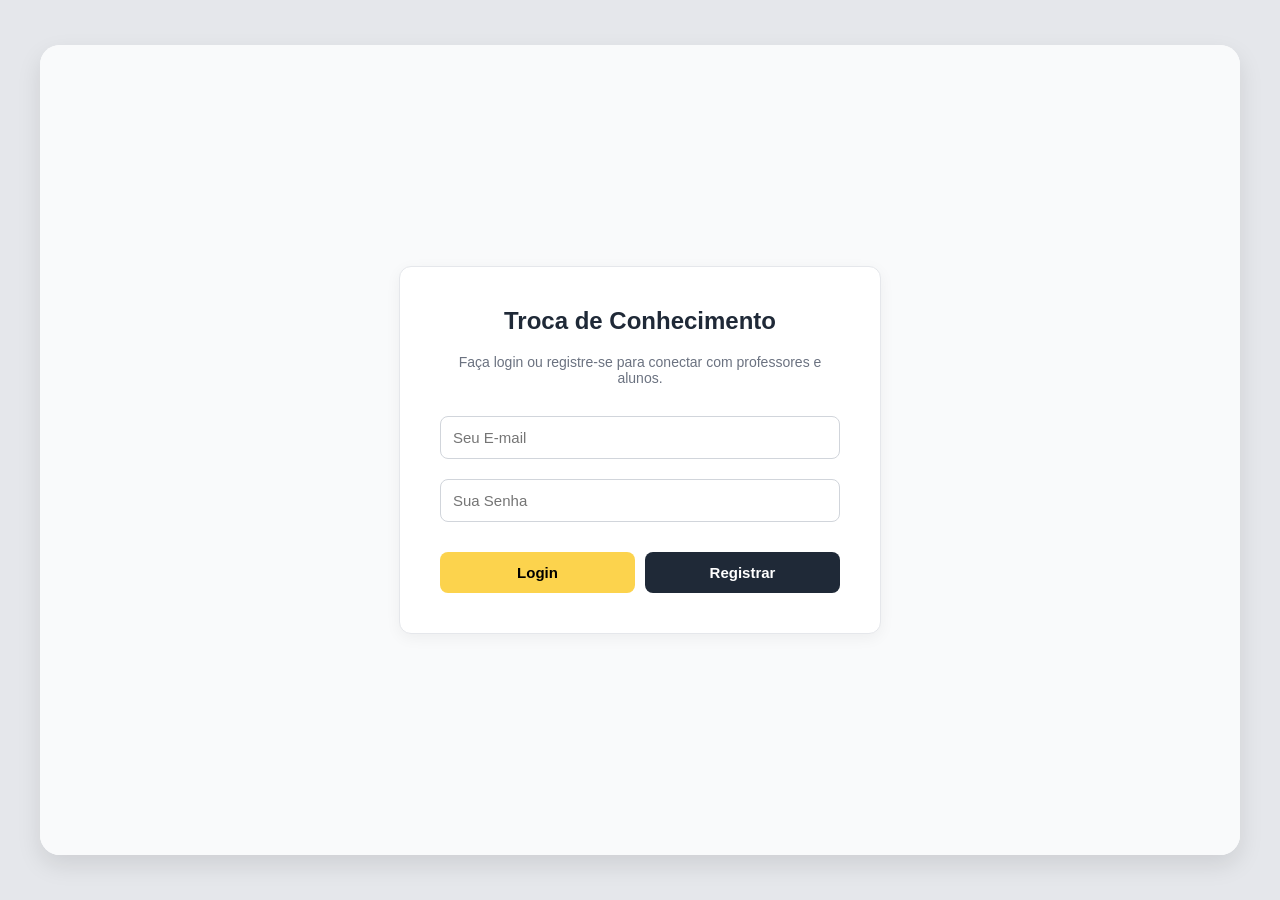
==== index.html @ 67e3ab54 "arquivos" ====
<!DOCTYPE html>
<html lang="pt-BR">
<head>
    <meta charset="UTF-8">
    <meta name="viewport" content="width=device-width, initial-scale=1.0">
    <title>Troca de Conhecimento</title>
    <link rel="stylesheet" href="style.css">
</head>
<body>
    <div class="app-container">
        <div class="auth-screen" id="authScreen">
            <div class="auth-card">
                <h2>Troca de Conhecimento</h2>
                <p>Faça login ou registre-se para conectar com professores e alunos.</p>
                <input type="email" placeholder="Seu E-mail" id="emailInput">
                <input type="password" placeholder="Sua Senha" id="passwordInput">
                <div class="auth-buttons">
                    <button class="btn btn-login" onclick="login()">Login</button>
                    <button class="btn btn-register" onclick="register()">Registrar</button>
                </div>
            </div>
        </div>

        <div class="dashboard" id="dashboardScreen">
            <header>
                <div class="logo">
                    MEAJUDE! 
                    <div class="avatar">🚀</div>
                </div>
                <div class="search-bar">
                    <input type="text" placeholder="Pesquise uma habilidade ou um professor...">
                </div>
                <div class="header-icons">
                    <span>💬</span>
                    <span>✕</span>
                </div>
            </header>

            <div class="main-layout">
                <div class="sidebar-left">
                    <h3>Categorias</h3>
                    <div class="menu-item"><a class="ioio" href="">🌐 Cultura & Idiomas</a></div>
                    <div class="menu-item">💻 Habilidades Técnicas</div>
                    <div class="menu-item">🎵 Arte & Música</div>
                </div>

                <div class="feed">
                    <div class="card card-yellow">
                        <img src="https://ui-avatars.com/api/?name=Ana&background=random" class="card-img" alt="Foto Ana">
                        <div class="card-info">
                            <h4>Ana</h4>
                            <p>Ensino <strong>Violão</strong></p>
                            <p>Procuro <strong>Inglês</strong></p>
                        </div>
                        <div class="card-icon">🎸</div>
                    </div>

                    <div class="card card-white">
                        <img src="https://ui-avatars.com/api/?name=Carlos&background=random" class="card-img" alt="Foto Carlos">
                        <div class="card-info">
                            <h4>Carlos</h4>
                            <p>Ensino <strong>Programação Python</strong></p>
                            <p>Procuro <strong>Fotografia</strong></p>
                        </div>
                        <div class="card-icon">💻</div>
                    </div>

                    <div class="card card-green">
                        <img src="https://ui-avatars.com/api/?name=Maria&background=random" class="card-img" alt="Foto Maria">
                        <div class="card-info">
                            <h4>Maria</h4>
                            <p>Ensino <strong>Culinária Vegana</strong></p>
                            <p>Procuro <strong>Matemática</strong></p>
                            <button class="btn-contact">Contactar</button>
                        </div>
                        <div class="card-icon">🥗</div>
                    </div>
                </div>

                <div class="sidebar-right">
                    <div class="legend-box">
                        <hr style="border: 0; border-top: 1px solid #f3f4f6; margin: 15px 0;">
                        <div class="legend-item"><div class="color-box bg-yellow"></div> Destaque</div>
                        <div class="legend-item"><div class="color-box bg-white"></div> Offline</div>
                        <div class="legend-item"><div class="color-box bg-green"></div> Online</div>
                        <hr style="border: 0; border-top: 1px solid #f3f4f6; margin: 15px 0;">
                    </div>

                    <div class="bottom-actions">
                        <div class="action-item">
                            <span class="action-icon">📁</span>
                            ARQUIVO<br>
                        </div>
                        <div class="action-item">
                            <span class="action-icon">📌</span>
                            ANÚNCIOS<br>FIXOS
                        </div>
                        <div class="action-item">
                            <span class="action-icon">⭐</span>
                            <br>FAVORITOS
                        </div>
                    </div>
                </div>
            </div>
        </div>
    </div>
    <script src="script.js"></script>
</body>
</html>
---- style.css ----
/* CSS resets and variables */
:root {
    --primary-yellow: #fcd34d;
    --primary-green: #dcfce7;
    --text-dark: #1f2937;
    --bg-gray: #f3f4f6;
    --border-radius: 12px;
}
body { 
    margin: 0; 
    font-family: 'Segoe UI', Tahoma, Geneva, Verdana, sans-serif; 
    background-color: #e5e7eb; 
    display: flex; 
    justify-content: center; 
    align-items: center; 
    min-height: 100vh; 
}

/* App Container */
.app-container { 
    width: 100%; 
    max-width: 1200px; 
    height: 90vh; 
    background: white; 
    border-radius: 20px; 
    box-shadow: 0 10px 25px rgba(0,0,0,0.1); 
    overflow: hidden; 
    display: flex; 
    flex-direction: column; 
    position: relative; 
}

/* Auth Screen (Login/Register) */
.auth-screen { 
    position: absolute; 
    inset: 0; 
    background: #f9fafb; 
    z-index: 100; 
    display: flex; 
    justify-content: center; 
    align-items: center; 
    flex-direction: column; 
}
.auth-card { 
    background: white; 
    padding: 40px; 
    border-radius: var(--border-radius); 
    box-shadow: 0 4px 15px rgba(0,0,0,0.05); 
    border: 1px solid #e5e7eb; 
    width: 100%; 
    max-width: 400px; 
    text-align: center; 
}
.auth-card h2 { margin-top: 0; color: var(--text-dark); }
.auth-card p { color: #6b7280; font-size: 14px; margin-bottom: 20px; }
.auth-card input { 
    width: 100%; 
    padding: 12px; 
    margin: 10px 0; 
    border: 1px solid #d1d5db; 
    border-radius: 8px; 
    box-sizing: border-box; 
    font-size: 15px;
}
.auth-card input:focus {
    outline: none;
    border-color: var(--primary-yellow);
    box-shadow: 0 0 0 2px rgba(252, 211, 77, 0.3);
}
.auth-buttons { 
    display: flex; 
    gap: 10px; 
    margin-top: 20px; 
}
.btn { 
    flex: 1; 
    padding: 12px; 
    border: none; 
    border-radius: 8px; 
    cursor: pointer; 
    font-weight: bold; 
    font-size: 15px;
    transition: all 0.2s; 
}
.btn-login { background-color: var(--primary-yellow); color: #000; }
.btn-login:hover { background-color: #fbbf24; }
.btn-register { background-color: var(--text-dark); color: white; }
.btn-register:hover { background-color: #374151; }

/* Main Dashboard */
.dashboard { 
    display: none; 
    flex-direction: column; 
    height: 100%; 
}

/* Header */
header { 
    display: flex; 
    justify-content: space-between; 
    align-items: center; 
    padding: 20px 40px; 
    border-bottom: 1px solid #f3f4f6; 
}
.logo { 
    font-weight: 800; 
    font-size: 24px; 
    letter-spacing: 1px; 
    display: flex; 
    align-items: center; 
    gap: 15px; 
}
.avatar { 
    width: 40px; 
    height: 40px; 
    border-radius: 50%; 
    background: var(--primary-yellow); 
    display: flex; 
    justify-content: center; 
    align-items: center; 
    font-size: 20px; 
}
.search-bar { 
    flex: 1; 
    max-width: 500px; 
    margin: 0 40px; 
    position: relative; 
}
.search-bar input { 
    width: 100%; 
    padding: 12px 20px 12px 40px; 
    border-radius: 30px; 
    border: 1px solid #e5e7eb; 
    background: #f9fafb; 
    font-size: 14px; 
    box-sizing: border-box; 
}
.search-bar input:focus {
    outline: none;
    border-color: #d1d5db;
    background: #ffffff;
}
.search-bar::before { 
    content: '🔍'; 
    position: absolute; 
    left: 15px; 
    top: 50%; 
    transform: translateY(-50%); 
    font-size: 16px; 
    color: #9ca3af;
}
.header-icons { 
    display: flex; 
    gap: 20px; 
    font-size: 24px; 
    cursor: pointer; 
}

/* Main Content Grid */
.main-layout { 
    display: flex; 
    flex: 1; 
    overflow: hidden; 
    padding: 30px 40px; 
    gap: 40px; 
}

/* Left Sidebar */
.sidebar-left { 
    width: 250px; 
    background: white; 
    border-right: 1px solid #f3f4f6;
    padding-right: 20px;
}
.sidebar-left h3 { 
    margin-top: 0; 
    font-size: 18px; 
    color: #111827; 
    text-transform: uppercase; 
    letter-spacing: 1px; 
    margin-bottom: 20px;
}
.menu-item { 
    display: flex; 
    align-items: center; 
    gap: 15px; 
    padding: 12px 0; 
    color: #4b5563; 
    cursor: pointer; 
    transition: color 0.2s; 
    font-size: 15px;
}
.menu-item:hover { color: #000; font-weight: 600; }

/* Feed / Cards */
.feed { 
    flex: 1; 
    overflow-y: auto; 
    display: flex; 
    flex-direction: column; 
    gap: 20px; 
    padding-right: 15px; 
}
.feed::-webkit-scrollbar { width: 6px; }
.feed::-webkit-scrollbar-thumb { background: #d1d5db; border-radius: 4px; }

.card { 
    display: flex; 
    align-items: center; 
    padding: 20px; 
    border-radius: var(--border-radius); 
    box-shadow: 0 4px 6px rgba(0,0,0,0.02); 
    gap: 20px; 
}
.card-yellow { background-color: var(--primary-yellow); }
.card-white { background-color: #ffffff; border: 1px solid #e5e7eb; box-shadow: 0 4px 10px rgba(0,0,0,0.05); }
.card-green { background-color: #f0fdf4; border: 2px solid #bbf7d0; box-shadow: 0 4px 10px rgba(0,0,0,0.05); }

.card-img { 
    width: 80px; 
    height: 80px; 
    border-radius: 12px; 
    object-fit: cover; 
    background-color: #f3f4f6; 
    border: 2px solid rgba(0,0,0,0.05);
}
.card-info { flex: 1; }
.card-info h4 { margin: 0 0 8px 0; font-size: 18px; color: #111827; }
.card-info p { margin: 4px 0; font-size: 15px; color: #374151; }
.card-info strong { color: #000; font-weight: 700; }

.btn-contact { 
    padding: 8px 20px; 
    border-radius: 20px; 
    border: 1px solid #22c55e; 
    background: #dcfce7; 
    color: #15803d; 
    font-weight: bold; 
    cursor: pointer; 
    margin-top: 10px; 
    transition: all 0.2s;
}
.btn-contact:hover { background: #bbf7d0; }

.card-icon { font-size: 45px; opacity: 0.9; margin-right: 15px; }

/* Right Sidebar */
.sidebar-right { 
    width: 220px; 
    display: flex; 
    flex-direction: column; 
    justify-content: space-between; 
}
.legend-box { 
    border: 1px solid #e5e7eb; 
    border-radius: var(--border-radius); 
    padding: 20px; 
    background: white; 
    box-shadow: 0 2px 10px rgba(0,0,0,0.03);
}
.legend-title { text-align: center; margin-bottom: 15px; }
.legend-title h4 { margin: 5px 0; font-size: 14px; }

.legend-item { 
    display: flex; 
    align-items: center; 
    gap: 12px; 
    margin-bottom: 12px; 
    font-size: 14px; 
    color: #4b5563;
}
.color-box { 
    width: 18px; 
    height: 18px; 
    border-radius: 4px; 
    border: 1px solid rgba(0,0,0,0.1); 
}
.bg-yellow { background: var(--primary-yellow); }
.bg-white { background: #ffffff; }
.bg-green { background: #bbf7d0; }

.bottom-actions { 
    display: flex; 
    gap: 20px; 
    justify-content: center; 
    font-size: 11px; 
    font-weight: bold; 
    text-align: center; 
    margin-bottom: 20px; 
    color: #4b5563;
}
.action-item { 
    display: flex; 
    flex-direction: column; 
    align-items: center; 
    gap: 8px; 
    cursor: pointer; 
    transition: color 0.2s;
}
.action-item:hover { color: #000; }
.action-icon { font-size: 24px; }

/* Utility classes */
.hidden { display: none !important; }
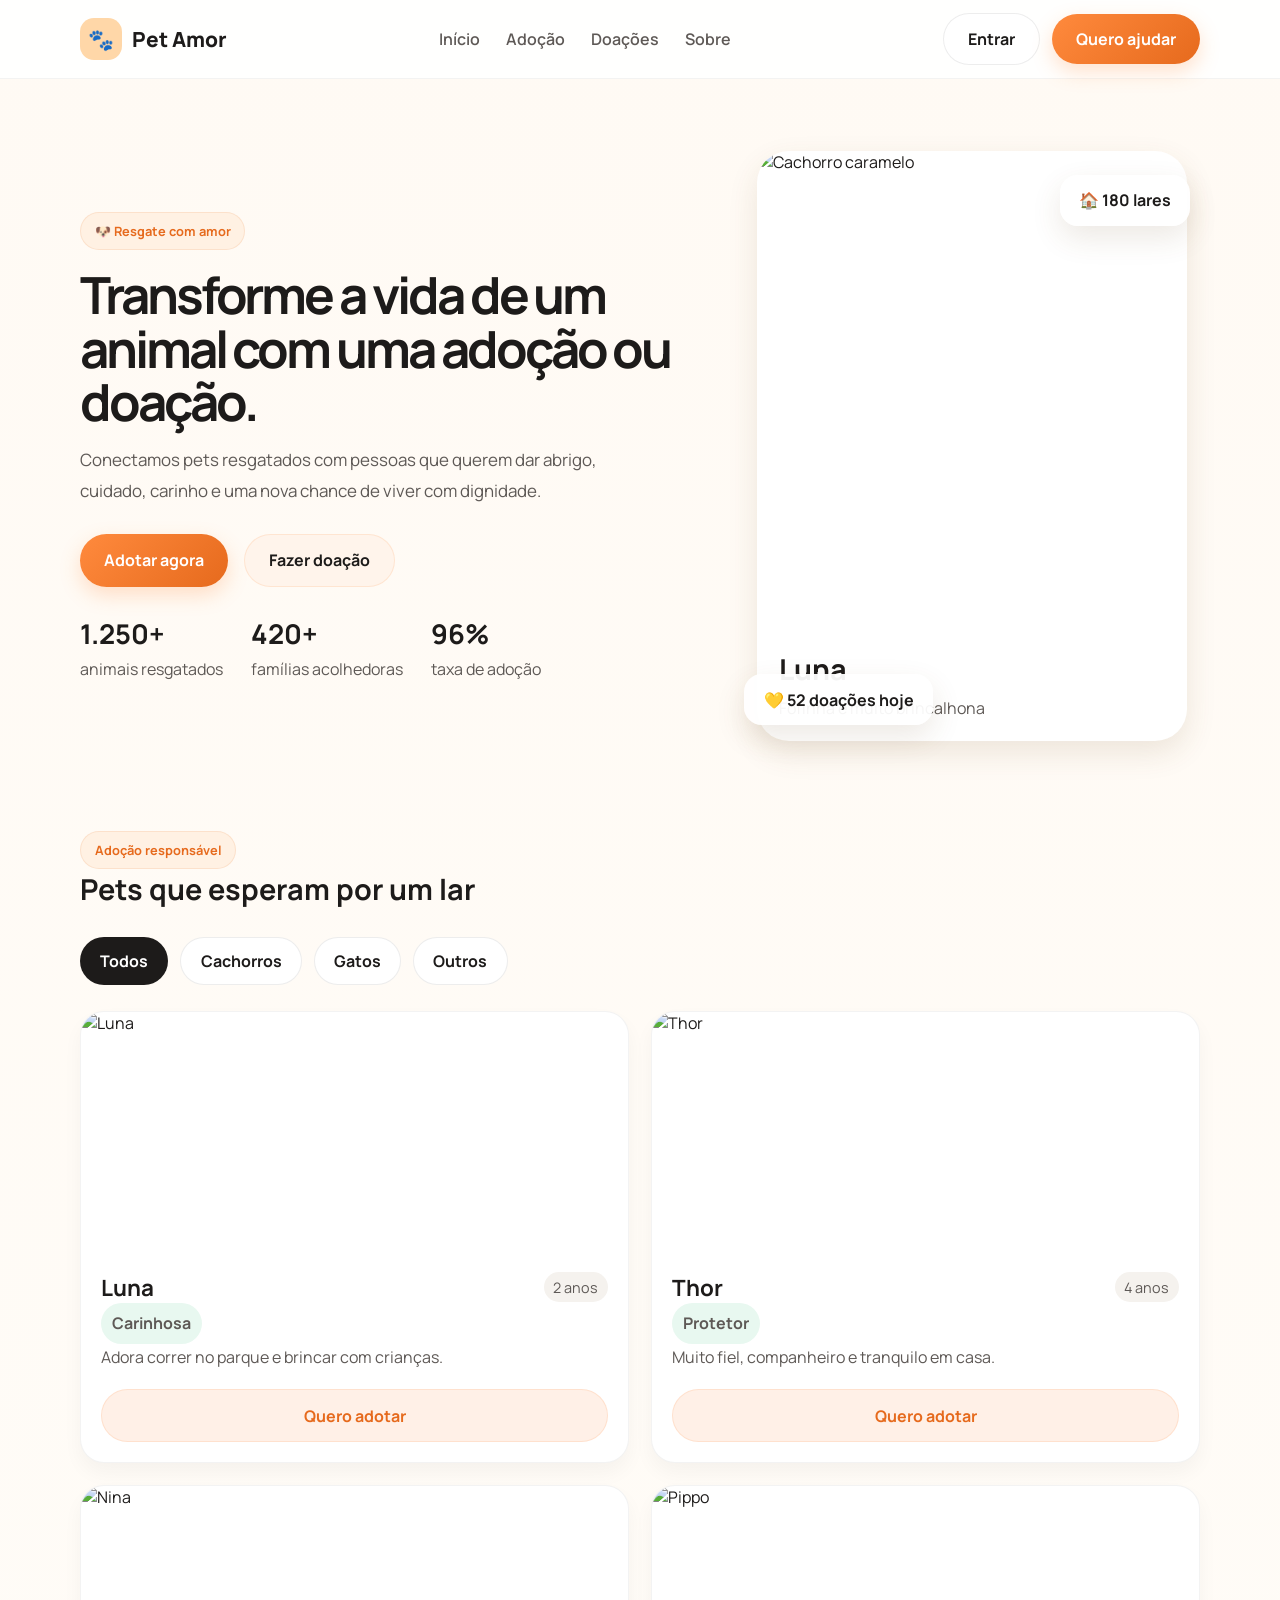
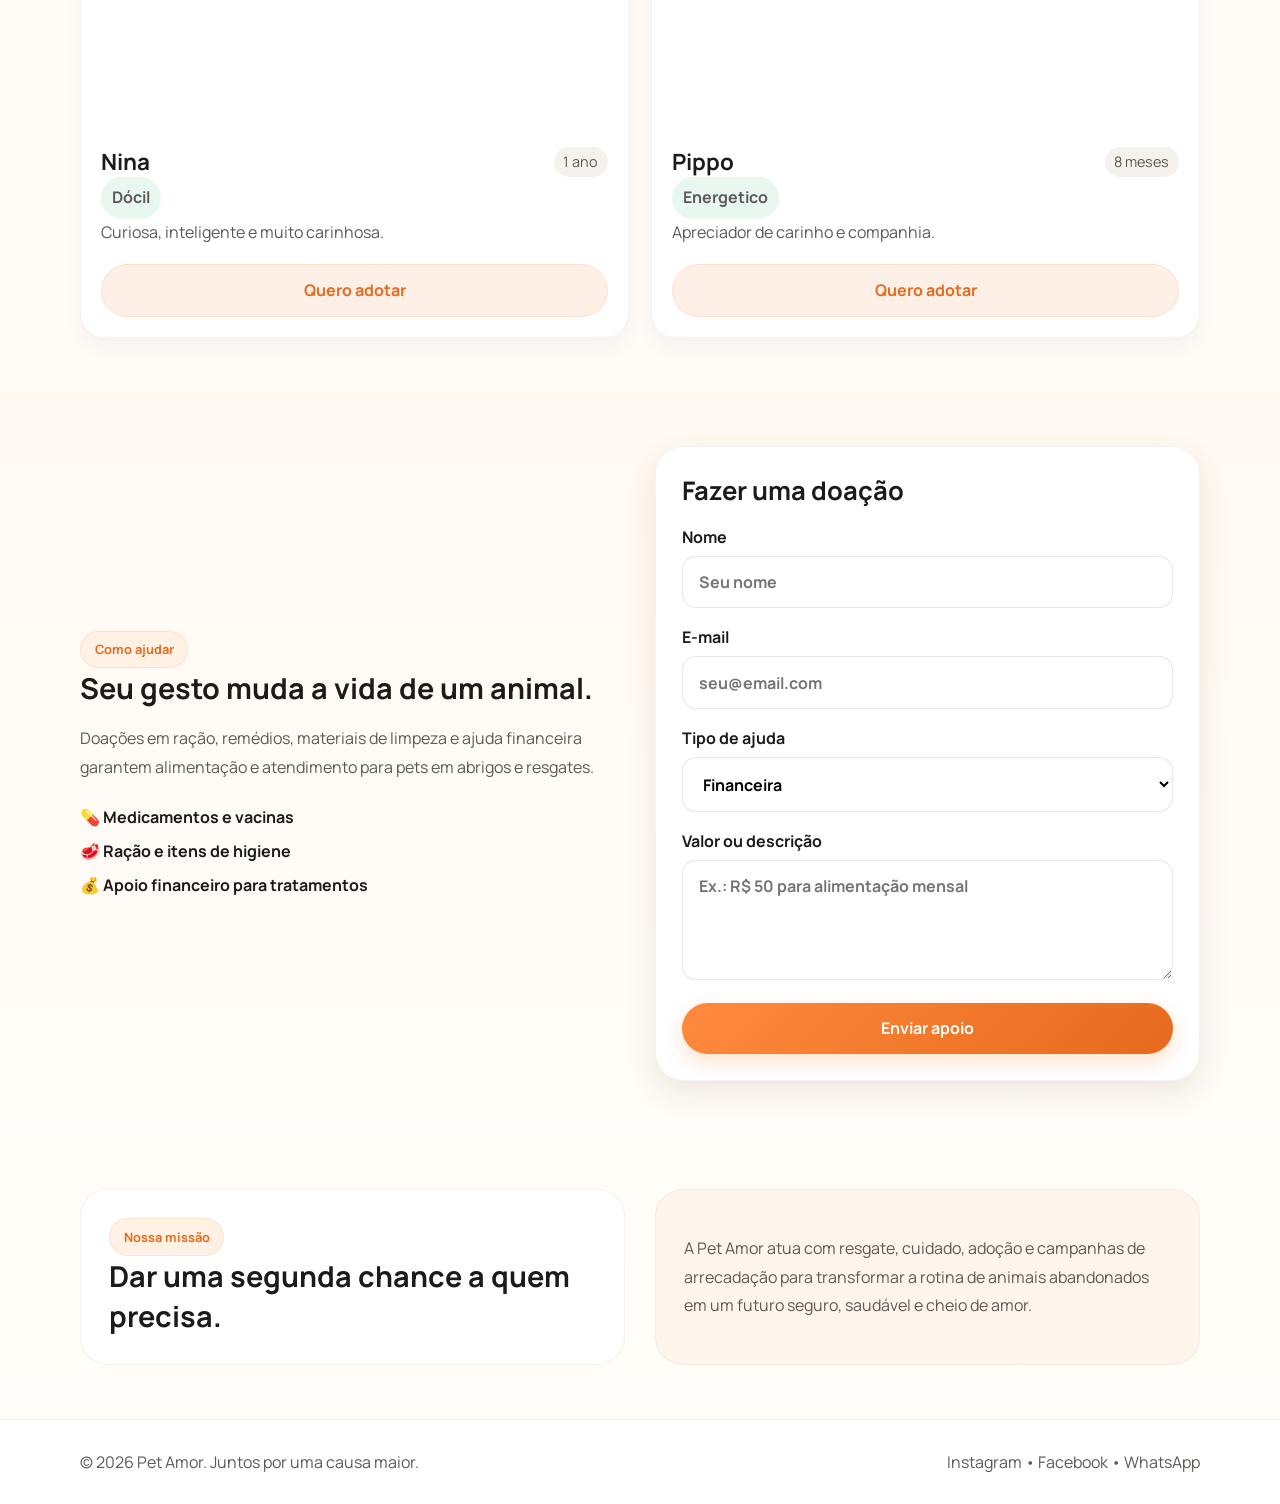
==== commit 14e4605e: "mudou" ====
--- a/index.html
+++ b/index.html
@@ -1,109 +1,183 @@
 <!DOCTYPE html>
 <html lang="pt-BR">
-<head>
-    <meta charset="UTF-8">
-    <meta name="viewport" content="width=device-width, initial-scale=1.0">
-    <title>Troca de Conhecimento</title>
-    <link rel="stylesheet" href="style.css">
-</head>
-<body>
-    <div class="app-container">
-        <div class="auth-screen" id="authScreen">
-            <div class="auth-card">
-                <h2>Troca de Conhecimento</h2>
-                <p>Faça login ou registre-se para conectar com professores e alunos.</p>
-                <input type="email" placeholder="Seu E-mail" id="emailInput">
-                <input type="password" placeholder="Sua Senha" id="passwordInput">
-                <div class="auth-buttons">
-                    <button class="btn btn-login" onclick="login()">Login</button>
-                    <button class="btn btn-register" onclick="register()">Registrar</button>
-                </div>
-            </div>
+  <head>
+    <meta charset="UTF-8" />
+    <meta name="viewport" content="width=device-width, initial-scale=1.0" />
+    <title>Pet Amor | Doação e Adoção</title>
+    <meta
+      name="description"
+      content="Plataforma para adoção, doação e ajuda a animais em situação de vulnerabilidade."
+    />
+    <link rel="preconnect" href="https://fonts.googleapis.com" />
+    <link rel="preconnect" href="https://fonts.gstatic.com" crossorigin />
+    <link
+      href="https://fonts.googleapis.com/css2?family=Manrope:wght@400;500;600;700;800&display=swap"
+      rel="stylesheet"
+    />
+    <link rel="stylesheet" href="style.css" />
+  </head>
+  <body>
+    <header class="topbar">
+      <div class="container nav-wrapper">
+        <div class="brand">
+          <span class="brand-mark">🐾</span>
+          <span>Pet Amor</span>
         </div>
 
-        <div class="dashboard" id="dashboardScreen">
-            <header>
-                <div class="logo">
-                    MEAJUDE! 
-                    <div class="avatar">🚀</div>
-                </div>
-                <div class="search-bar">
-                    <input type="text" placeholder="Pesquise uma habilidade ou um professor...">
-                </div>
-                <div class="header-icons">
-                    <span>💬</span>
-                    <span>✕</span>
-                </div>
-            </header>
+        <nav class="nav">
+          <a href="#inicio">Início</a>
+          <a href="#adocao">Adoção</a>
+          <a href="#doacoes">Doações</a>
+          <a href="#sobre">Sobre</a>
+        </nav>
 
-            <div class="main-layout">
-                <div class="sidebar-left">
-                    <h3>Categorias</h3>
-                    <div class="menu-item"><a class="ioio" href="">🌐 Cultura & Idiomas</a></div>
-                    <div class="menu-item">💻 Habilidades Técnicas</div>
-                    <div class="menu-item">🎵 Arte & Música</div>
-                </div>
+        <div class="nav-actions">
+          <button class="btn btn-light">Entrar</button>
+          <button class="btn btn-primary">Quero ajudar</button>
+        </div>
+      </div>
+    </header>
 
-                <div class="feed">
-                    <div class="card card-yellow">
-                        <img src="https://ui-avatars.com/api/?name=Ana&background=random" class="card-img" alt="Foto Ana">
-                        <div class="card-info">
-                            <h4>Ana</h4>
-                            <p>Ensino <strong>Violão</strong></p>
-                            <p>Procuro <strong>Inglês</strong></p>
-                        </div>
-                        <div class="card-icon">🎸</div>
-                    </div>
+    <main>
+      <section class="hero" id="inicio">
+        <div class="container hero-grid">
+          <div class="hero-copy">
+            <span class="badge">🐶 Resgate com amor</span>
+            <h1>Transforme a vida de um animal com uma adoção ou doação.</h1>
+            <p>
+              Conectamos pets resgatados com pessoas que querem dar abrigo, cuidado,
+              carinho e uma nova chance de viver com dignidade.
+            </p>
 
-                    <div class="card card-white">
-                        <img src="https://ui-avatars.com/api/?name=Carlos&background=random" class="card-img" alt="Foto Carlos">
-                        <div class="card-info">
-                            <h4>Carlos</h4>
-                            <p>Ensino <strong>Programação Python</strong></p>
-                            <p>Procuro <strong>Fotografia</strong></p>
-                        </div>
-                        <div class="card-icon">💻</div>
-                    </div>
+            <div class="hero-actions">
+              <button class="btn btn-primary">Adotar agora</button>
+              <button class="btn btn-secondary">Fazer doação</button>
+            </div>
 
-                    <div class="card card-green">
-                        <img src="https://ui-avatars.com/api/?name=Maria&background=random" class="card-img" alt="Foto Maria">
-                        <div class="card-info">
-                            <h4>Maria</h4>
-                            <p>Ensino <strong>Culinária Vegana</strong></p>
-                            <p>Procuro <strong>Matemática</strong></p>
-                            <button class="btn-contact">Contactar</button>
-                        </div>
-                        <div class="card-icon">🥗</div>
-                    </div>
-                </div>
+            <div class="stats">
+              <div>
+                <strong>1.250+</strong>
+                <span>animais resgatados</span>
+              </div>
+              <div>
+                <strong>420+</strong>
+                <span>famílias acolhedoras</span>
+              </div>
+              <div>
+                <strong>96%</strong>
+                <span>taxa de adoção</span>
+              </div>
+            </div>
+          </div>
 
-                <div class="sidebar-right">
-                    <div class="legend-box">
-                        <hr style="border: 0; border-top: 1px solid #f3f4f6; margin: 15px 0;">
-                        <div class="legend-item"><div class="color-box bg-yellow"></div> Destaque</div>
-                        <div class="legend-item"><div class="color-box bg-white"></div> Offline</div>
-                        <div class="legend-item"><div class="color-box bg-green"></div> Online</div>
-                        <hr style="border: 0; border-top: 1px solid #f3f4f6; margin: 15px 0;">
-                    </div>
+          <div class="hero-visual" aria-label="Pets para adoção">
+            <div class="pet-card main-pet">
+              <img
+                src="https://images.unsplash.com/photo-1517849845537-4d257902454a?auto=format&fit=crop&w=900&q=80"
+                alt="Cachorro caramelo"
+              />
+              <div class="pet-card-info">
+                <h3>Luna</h3>
+                <p>Fofinha e muito brincalhona</p>
+              </div>
+            </div>
+            <div class="mini-card mini-top">
+              <span>🏠 180 lares</span>
+            </div>
+            <div class="mini-card mini-bottom">
+              <span>💛 52 doações hoje</span>
+            </div>
+          </div>
+        </div>
+      </section>
 
-                    <div class="bottom-actions">
-                        <div class="action-item">
-                            <span class="action-icon">📁</span>
-                            ARQUIVO<br>
-                        </div>
-                        <div class="action-item">
-                            <span class="action-icon">📌</span>
-                            ANÚNCIOS<br>FIXOS
-                        </div>
-                        <div class="action-item">
-                            <span class="action-icon">⭐</span>
-                            <br>FAVORITOS
-                        </div>
-                    </div>
-                </div>
-            </div>
+      <section class="section" id="adocao">
+        <div class="container">
+          <div class="section-heading">
+            <span class="eyebrow">Adoção responsável</span>
+            <h2>Pets que esperam por um lar</h2>
+          </div>
+
+          <div class="filter-bar">
+            <button class="filter-btn active" data-filter="all">Todos</button>
+            <button class="filter-btn" data-filter="cachorro">Cachorros</button>
+            <button class="filter-btn" data-filter="gato">Gatos</button>
+            <button class="filter-btn" data-filter="outros">Outros</button>
+          </div>
+
+          <div class="pet-grid" id="petGrid"></div>
         </div>
-    </div>
+      </section>
+
+      <section class="section support" id="doacoes">
+        <div class="container support-grid">
+          <div class="support-copy">
+            <span class="eyebrow">Como ajudar</span>
+            <h2>Seu gesto muda a vida de um animal.</h2>
+            <p>
+              Doações em ração, remédios, materiais de limpeza e ajuda financeira
+              garantem alimentação e atendimento para pets em abrigos e resgates.
+            </p>
+            <ul>
+              <li>💊 Medicamentos e vacinas</li>
+              <li>🥩 Ração e itens de higiene</li>
+              <li>💰 Apoio financeiro para tratamentos</li>
+            </ul>
+          </div>
+
+          <form class="donation-form" id="donationForm">
+            <h3>Fazer uma doação</h3>
+            <label>
+              Nome
+              <input type="text" id="name" placeholder="Seu nome" required />
+            </label>
+            <label>
+              E-mail
+              <input type="email" id="email" placeholder="seu@email.com" required />
+            </label>
+            <label>
+              Tipo de ajuda
+              <select id="type">
+                <option value="financeira">Financeira</option>
+                <option value="racao">Ração</option>
+                <option value="medicamentos">Medicamentos</option>
+                <option value="voluntariado">Voluntariado</option>
+              </select>
+            </label>
+            <label>
+              Valor ou descrição
+              <textarea id="message" rows="4" placeholder="Ex.: R$ 50 para alimentação mensal"></textarea>
+            </label>
+            <button type="submit" class="btn btn-primary full">Enviar apoio</button>
+          </form>
+        </div>
+      </section>
+
+      <section class="section about" id="sobre">
+        <div class="container about-grid">
+          <div class="about-card">
+            <span class="eyebrow">Nossa missão</span>
+            <h2>Dar uma segunda chance a quem precisa.</h2>
+          </div>
+          <div class="about-card muted">
+            <p>
+              A Pet Amor atua com resgate, cuidado, adoção e campanhas de arrecadação
+              para transformar a rotina de animais abandonados em um futuro seguro,
+              saudável e cheio de amor.
+            </p>
+          </div>
+        </div>
+      </section>
+    </main>
+
+    <footer class="footer">
+      <div class="container footer-inner">
+        <p>© 2026 Pet Amor. Juntos por uma causa maior.</p>
+        <div class="socials">Instagram • Facebook • WhatsApp</div>
+      </div>
+    </footer>
+
+    <script src="https://cdn.jsdelivr.net/npm/@supabase/supabase-js@2"></script>
     <script src="script.js"></script>
-</body>
+  </body>
 </html>
--- a/style.css
+++ b/style.css
@@ -1,304 +1,493 @@
-/* CSS resets and variables */
 :root {
-    --primary-yellow: #fcd34d;
-    --primary-green: #dcfce7;
-    --text-dark: #1f2937;
-    --bg-gray: #f3f4f6;
-    --border-radius: 12px;
-}
-body { 
-    margin: 0; 
-    font-family: 'Segoe UI', Tahoma, Geneva, Verdana, sans-serif; 
-    background-color: #e5e7eb; 
-    display: flex; 
-    justify-content: center; 
-    align-items: center; 
-    min-height: 100vh; 
-}
-
-/* App Container */
-.app-container { 
-    width: 100%; 
-    max-width: 1200px; 
-    height: 90vh; 
-    background: white; 
-    border-radius: 20px; 
-    box-shadow: 0 10px 25px rgba(0,0,0,0.1); 
-    overflow: hidden; 
-    display: flex; 
-    flex-direction: column; 
-    position: relative; 
-}
-
-/* Auth Screen (Login/Register) */
-.auth-screen { 
-    position: absolute; 
-    inset: 0; 
-    background: #f9fafb; 
-    z-index: 100; 
-    display: flex; 
-    justify-content: center; 
-    align-items: center; 
-    flex-direction: column; 
-}
-.auth-card { 
-    background: white; 
-    padding: 40px; 
-    border-radius: var(--border-radius); 
-    box-shadow: 0 4px 15px rgba(0,0,0,0.05); 
-    border: 1px solid #e5e7eb; 
-    width: 100%; 
-    max-width: 400px; 
-    text-align: center; 
-}
-.auth-card h2 { margin-top: 0; color: var(--text-dark); }
-.auth-card p { color: #6b7280; font-size: 14px; margin-bottom: 20px; }
-.auth-card input { 
-    width: 100%; 
-    padding: 12px; 
-    margin: 10px 0; 
-    border: 1px solid #d1d5db; 
-    border-radius: 8px; 
-    box-sizing: border-box; 
-    font-size: 15px;
-}
-.auth-card input:focus {
-    outline: none;
-    border-color: var(--primary-yellow);
-    box-shadow: 0 0 0 2px rgba(252, 211, 77, 0.3);
-}
-.auth-buttons { 
-    display: flex; 
-    gap: 10px; 
-    margin-top: 20px; 
-}
-.btn { 
-    flex: 1; 
-    padding: 12px; 
-    border: none; 
-    border-radius: 8px; 
-    cursor: pointer; 
-    font-weight: bold; 
-    font-size: 15px;
-    transition: all 0.2s; 
-}
-.btn-login { background-color: var(--primary-yellow); color: #000; }
-.btn-login:hover { background-color: #fbbf24; }
-.btn-register { background-color: var(--text-dark); color: white; }
-.btn-register:hover { background-color: #374151; }
-
-/* Main Dashboard */
-.dashboard { 
-    display: none; 
-    flex-direction: column; 
-    height: 100%; 
-}
-
-/* Header */
-header { 
-    display: flex; 
-    justify-content: space-between; 
-    align-items: center; 
-    padding: 20px 40px; 
-    border-bottom: 1px solid #f3f4f6; 
-}
-.logo { 
-    font-weight: 800; 
-    font-size: 24px; 
-    letter-spacing: 1px; 
-    display: flex; 
-    align-items: center; 
-    gap: 15px; 
-}
-.avatar { 
-    width: 40px; 
-    height: 40px; 
-    border-radius: 50%; 
-    background: var(--primary-yellow); 
-    display: flex; 
-    justify-content: center; 
-    align-items: center; 
-    font-size: 20px; 
-}
-.search-bar { 
-    flex: 1; 
-    max-width: 500px; 
-    margin: 0 40px; 
-    position: relative; 
-}
-.search-bar input { 
-    width: 100%; 
-    padding: 12px 20px 12px 40px; 
-    border-radius: 30px; 
-    border: 1px solid #e5e7eb; 
-    background: #f9fafb; 
-    font-size: 14px; 
-    box-sizing: border-box; 
-}
-.search-bar input:focus {
-    outline: none;
-    border-color: #d1d5db;
-    background: #ffffff;
-}
-.search-bar::before { 
-    content: '🔍'; 
-    position: absolute; 
-    left: 15px; 
-    top: 50%; 
-    transform: translateY(-50%); 
-    font-size: 16px; 
-    color: #9ca3af;
-}
-.header-icons { 
-    display: flex; 
-    gap: 20px; 
-    font-size: 24px; 
-    cursor: pointer; 
-}
-
-/* Main Content Grid */
-.main-layout { 
-    display: flex; 
-    flex: 1; 
-    overflow: hidden; 
-    padding: 30px 40px; 
-    gap: 40px; 
-}
-
-/* Left Sidebar */
-.sidebar-left { 
-    width: 250px; 
-    background: white; 
-    border-right: 1px solid #f3f4f6;
-    padding-right: 20px;
-}
-.sidebar-left h3 { 
-    margin-top: 0; 
-    font-size: 18px; 
-    color: #111827; 
-    text-transform: uppercase; 
-    letter-spacing: 1px; 
-    margin-bottom: 20px;
-}
-.menu-item { 
-    display: flex; 
-    align-items: center; 
-    gap: 15px; 
-    padding: 12px 0; 
-    color: #4b5563; 
-    cursor: pointer; 
-    transition: color 0.2s; 
-    font-size: 15px;
-}
-.menu-item:hover { color: #000; font-weight: 600; }
-
-/* Feed / Cards */
-.feed { 
-    flex: 1; 
-    overflow-y: auto; 
-    display: flex; 
-    flex-direction: column; 
-    gap: 20px; 
-    padding-right: 15px; 
-}
-.feed::-webkit-scrollbar { width: 6px; }
-.feed::-webkit-scrollbar-thumb { background: #d1d5db; border-radius: 4px; }
-
-.card { 
-    display: flex; 
-    align-items: center; 
-    padding: 20px; 
-    border-radius: var(--border-radius); 
-    box-shadow: 0 4px 6px rgba(0,0,0,0.02); 
-    gap: 20px; 
-}
-.card-yellow { background-color: var(--primary-yellow); }
-.card-white { background-color: #ffffff; border: 1px solid #e5e7eb; box-shadow: 0 4px 10px rgba(0,0,0,0.05); }
-.card-green { background-color: #f0fdf4; border: 2px solid #bbf7d0; box-shadow: 0 4px 10px rgba(0,0,0,0.05); }
-
-.card-img { 
-    width: 80px; 
-    height: 80px; 
-    border-radius: 12px; 
-    object-fit: cover; 
-    background-color: #f3f4f6; 
-    border: 2px solid rgba(0,0,0,0.05);
-}
-.card-info { flex: 1; }
-.card-info h4 { margin: 0 0 8px 0; font-size: 18px; color: #111827; }
-.card-info p { margin: 4px 0; font-size: 15px; color: #374151; }
-.card-info strong { color: #000; font-weight: 700; }
-
-.btn-contact { 
-    padding: 8px 20px; 
-    border-radius: 20px; 
-    border: 1px solid #22c55e; 
-    background: #dcfce7; 
-    color: #15803d; 
-    font-weight: bold; 
-    cursor: pointer; 
-    margin-top: 10px; 
-    transition: all 0.2s;
-}
-.btn-contact:hover { background: #bbf7d0; }
-
-.card-icon { font-size: 45px; opacity: 0.9; margin-right: 15px; }
-
-/* Right Sidebar */
-.sidebar-right { 
-    width: 220px; 
-    display: flex; 
-    flex-direction: column; 
-    justify-content: space-between; 
-}
-.legend-box { 
-    border: 1px solid #e5e7eb; 
-    border-radius: var(--border-radius); 
-    padding: 20px; 
-    background: white; 
-    box-shadow: 0 2px 10px rgba(0,0,0,0.03);
-}
-.legend-title { text-align: center; margin-bottom: 15px; }
-.legend-title h4 { margin: 5px 0; font-size: 14px; }
-
-.legend-item { 
-    display: flex; 
-    align-items: center; 
-    gap: 12px; 
-    margin-bottom: 12px; 
-    font-size: 14px; 
-    color: #4b5563;
-}
-.color-box { 
-    width: 18px; 
-    height: 18px; 
-    border-radius: 4px; 
-    border: 1px solid rgba(0,0,0,0.1); 
-}
-.bg-yellow { background: var(--primary-yellow); }
-.bg-white { background: #ffffff; }
-.bg-green { background: #bbf7d0; }
-
-.bottom-actions { 
-    display: flex; 
-    gap: 20px; 
-    justify-content: center; 
-    font-size: 11px; 
-    font-weight: bold; 
-    text-align: center; 
-    margin-bottom: 20px; 
-    color: #4b5563;
-}
-.action-item { 
-    display: flex; 
-    flex-direction: column; 
-    align-items: center; 
-    gap: 8px; 
-    cursor: pointer; 
-    transition: color 0.2s;
-}
-.action-item:hover { color: #000; }
-.action-icon { font-size: 24px; }
-
-/* Utility classes */
-.hidden { display: none !important; }
+  --bg: #fffaf4;
+  --surface: #ffffff;
+  --surface-soft: #f7efe4;
+  --primary: #ff8a3d;
+  --primary-dark: #e66a1d;
+  --secondary: #ffd7a8;
+  --accent: #7ec8a3;
+  --text: #1d1b1a;
+  --muted: #5e5956;
+  --shadow: 0 12px 30px rgba(108, 71, 30, 0.12);
+  --radius: 24px;
+}
+
+* {
+  box-sizing: border-box;
+}
+
+html {
+  scroll-behavior: smooth;
+}
+
+body {
+  margin: 0;
+  font-family: 'Manrope', sans-serif;
+  background: linear-gradient(180deg, #fffaf4 0%, #fffdf9 100%);
+  color: var(--text);
+}
+
+img {
+  max-width: 100%;
+  display: block;
+}
+
+button,
+input,
+select,
+textarea {
+  font: inherit;
+}
+
+button {
+  cursor: pointer;
+}
+
+a {
+  text-decoration: none;
+  color: inherit;
+}
+
+.container {
+  width: min(1120px, calc(100% - 32px));
+  margin: 0 auto;
+}
+
+.topbar {
+  background: rgba(255, 255, 255, 0.9);
+  backdrop-filter: blur(14px);
+  position: sticky;
+  top: 0;
+  z-index: 10;
+  border-bottom: 1px solid rgba(29, 27, 26, 0.05);
+}
+
+.nav-wrapper {
+  display: flex;
+  align-items: center;
+  justify-content: space-between;
+  min-height: 78px;
+  gap: 20px;
+}
+
+.brand {
+  display: flex;
+  align-items: center;
+  gap: 10px;
+  font-weight: 800;
+  font-size: 1.3rem;
+}
+
+.brand-mark {
+  display: inline-flex;
+  align-items: center;
+  justify-content: center;
+  width: 42px;
+  height: 42px;
+  background: var(--secondary);
+  border-radius: 14px;
+}
+
+.nav {
+  display: flex;
+  align-items: center;
+  gap: 26px;
+  color: var(--muted);
+  font-weight: 600;
+}
+
+.nav a:hover {
+  color: var(--text);
+}
+
+.nav-actions {
+  display: flex;
+  align-items: center;
+  gap: 12px;
+}
+
+.btn {
+  border: none;
+  transition: transform 0.2s ease, box-shadow 0.2s ease;
+  border-radius: 999px;
+  font-weight: 700;
+  padding: 0.9rem 1.5rem;
+}
+
+.btn:hover {
+  transform: translateY(-1px);
+}
+
+.btn-primary {
+  background: linear-gradient(135deg, var(--primary), var(--primary-dark));
+  color: white;
+  box-shadow: 0 8px 20px rgba(255, 138, 61, 0.25);
+}
+
+.btn-light {
+  background: #fff;
+  color: var(--text);
+  border: 1px solid rgba(29, 27, 26, 0.08);
+}
+
+.btn-secondary {
+  background: #fff4eb;
+  color: var(--text);
+  border: 1px solid rgba(255, 138, 61, 0.15);
+}
+
+.hero {
+  padding: 72px 0 36px;
+}
+
+.hero-grid {
+  display: grid;
+  grid-template-columns: 1.15fr 0.85fr;
+  align-items: center;
+  gap: 48px;
+}
+
+.badge,
+.eyebrow {
+  display: inline-flex;
+  background: #fff1e3;
+  color: var(--primary-dark);
+  border: 1px solid rgba(230, 106, 29, 0.12);
+  padding: 0.55rem 0.85rem;
+  border-radius: 999px;
+  font-size: 0.8rem;
+  font-weight: 700;
+}
+
+.hero-copy h1 {
+  margin: 18px 0 16px;
+  font-size: clamp(2.5rem, 4vw, 4.3rem);
+  line-height: 1.05;
+  letter-spacing: -0.06em;
+}
+
+.hero-copy p {
+  margin: 0;
+  max-width: 560px;
+  color: var(--muted);
+  font-size: 1.06rem;
+  line-height: 1.8;
+}
+
+.hero-actions {
+  display: flex;
+  flex-wrap: wrap;
+  gap: 16px;
+  margin-top: 28px;
+}
+
+.stats {
+  display: flex;
+  flex-wrap: wrap;
+  gap: 28px;
+  margin-top: 28px;
+}
+
+.stats div {
+  display: flex;
+  flex-direction: column;
+  gap: 6px;
+}
+
+.stats strong {
+  font-size: 1.7rem;
+}
+
+.stats span {
+  color: var(--muted);
+}
+
+.hero-visual {
+  position: relative;
+  min-height: 480px;
+  display: flex;
+  align-items: center;
+  justify-content: center;
+}
+
+.pet-card {
+  width: min(100%, 430px);
+  background: var(--surface);
+  border-radius: 32px;
+  box-shadow: var(--shadow);
+  overflow: hidden;
+}
+
+.pet-card img {
+  width: 100%;
+  height: 480px;
+  object-fit: cover;
+}
+
+.pet-card-info {
+  padding: 18px 22px 22px;
+}
+
+.pet-card-info h3,
+.section-heading h2,
+.support-copy h2,
+.about-card h2 {
+  margin: 0;
+  font-size: clamp(1.8rem, 2vw, 2.7rem);
+}
+
+.pet-card-info p {
+  margin: 8px 0 0;
+  color: var(--muted);
+}
+
+.mini-card {
+  position: absolute;
+  display: inline-flex;
+  align-items: center;
+  gap: 8px;
+  padding: 0.9rem 1.2rem;
+  background: rgba(255, 255, 255, 0.94);
+  border-radius: 18px;
+  box-shadow: var(--shadow);
+  font-weight: 700;
+}
+
+.mini-top {
+  top: 24px;
+  right: 10px;
+}
+
+.mini-bottom {
+  bottom: 16px;
+  left: 0;
+}
+
+.section {
+  padding: 54px 0;
+}
+
+.section-heading {
+  margin-bottom: 28px;
+}
+
+.filter-bar {
+  display: flex;
+  flex-wrap: wrap;
+  gap: 12px;
+  margin-bottom: 26px;
+}
+
+.filter-btn {
+  border: 1px solid rgba(29, 27, 26, 0.08);
+  background: #fff;
+  color: var(--text);
+  padding: 0.75rem 1.2rem;
+  border-radius: 999px;
+  font-weight: 700;
+}
+
+.filter-btn.active {
+  background: var(--text);
+  color: white;
+  border-color: transparent;
+}
+
+.pet-grid {
+  display: grid;
+  grid-template-columns: repeat(2, minmax(0, 1fr));
+  gap: 22px;
+}
+
+.pet-card-item {
+  background: var(--surface);
+  border-radius: var(--radius);
+  overflow: hidden;
+  border: 1px solid rgba(29, 27, 26, 0.05);
+  box-shadow: 0 10px 20px rgba(29, 27, 26, 0.04);
+}
+
+.pet-card-item img {
+  width: 100%;
+  height: 240px;
+  object-fit: cover;
+}
+
+.pet-info {
+  padding: 20px;
+}
+
+.pet-header {
+  display: flex;
+  justify-content: space-between;
+  align-items: center;
+  gap: 12px;
+}
+
+.pet-header h3 {
+  margin: 0;
+  font-size: 1.4rem;
+}
+
+.pet-header span {
+  font-size: 0.9rem;
+  color: var(--muted);
+  background: #f5f2ee;
+  padding: 0.35rem 0.6rem;
+  border-radius: 999px;
+}
+
+.tag {
+  display: inline-block;
+  background: #e8f8f0;
+  border-radius: 999px;
+  color: #117c50;
+  padding: 0.45rem 0.7rem;
+  margin: 14px 0;
+  font-weight: 700;
+}
+
+.pet-info p {
+  margin: 0;
+  color: var(--muted);
+  line-height: 1.7;
+}
+
+.btn-card {
+  width: 100%;
+  margin-top: 18px;
+  background: #fff0e7;
+  color: var(--primary-dark);
+  border: 1px solid rgba(255, 138, 61, 0.15);
+}
+
+.support {
+  background: linear-gradient(180deg, #fff9f2 0%, #fffdf9 100%);
+}
+
+.support-grid,
+.about-grid {
+  display: grid;
+  grid-template-columns: 1fr 1fr;
+  gap: 30px;
+  align-items: center;
+}
+
+.support-copy p,
+.about-card p {
+  color: var(--muted);
+  line-height: 1.8;
+}
+
+.support-copy ul {
+  list-style: none;
+  padding: 0;
+  margin: 24px 0 0;
+  display: grid;
+  gap: 12px;
+  font-weight: 700;
+}
+
+.donation-form {
+  background: var(--surface);
+  border-radius: 28px;
+  box-shadow: var(--shadow);
+  padding: 26px;
+  border: 1px solid rgba(29, 27, 26, 0.05);
+}
+
+.donation-form h3 {
+  margin-top: 0;
+  margin-bottom: 18px;
+  font-size: 1.6rem;
+}
+
+.donation-form label {
+  display: block;
+  margin-bottom: 18px;
+  color: var(--text);
+  font-weight: 700;
+}
+
+.donation-form input,
+.donation-form select,
+.donation-form textarea {
+  width: 100%;
+  margin-top: 8px;
+  padding: 0.9rem 1rem;
+  border-radius: 14px;
+  border: 1px solid rgba(29, 27, 26, 0.1);
+  background: #fff;
+}
+
+.donation-form textarea {
+  resize: vertical;
+  min-height: 120px;
+}
+
+.full {
+  width: 100%;
+}
+
+.about-card {
+  background: var(--surface);
+  border: 1px solid rgba(29, 27, 26, 0.05);
+  border-radius: 28px;
+  padding: 28px;
+}
+
+.muted {
+  background: #fff5ec;
+}
+
+.footer {
+  border-top: 1px solid rgba(29, 27, 26, 0.05);
+  background: #fff;
+}
+
+.footer-inner {
+  display: flex;
+  align-items: center;
+  justify-content: space-between;
+  min-height: 84px;
+  gap: 12px;
+  color: var(--muted);
+}
+
+@media (max-width: 900px) {
+  .hero-grid,
+  .support-grid,
+  .about-grid,
+  .pet-grid {
+    grid-template-columns: 1fr;
+  }
+
+  .nav {
+    display: none;
+  }
+
+  .nav-wrapper {
+    justify-content: space-between;
+  }
+}
+
+@media (max-width: 560px) {
+  .hero {
+    padding-top: 36px;
+  }
+
+  .nav-actions {
+    display: none;
+  }
+
+  .stats {
+    flex-direction: column;
+    gap: 18px;
+  }
+
+  .footer-inner {
+    flex-direction: column;
+    padding: 14px 0;
+    text-align: center;
+  }
+}
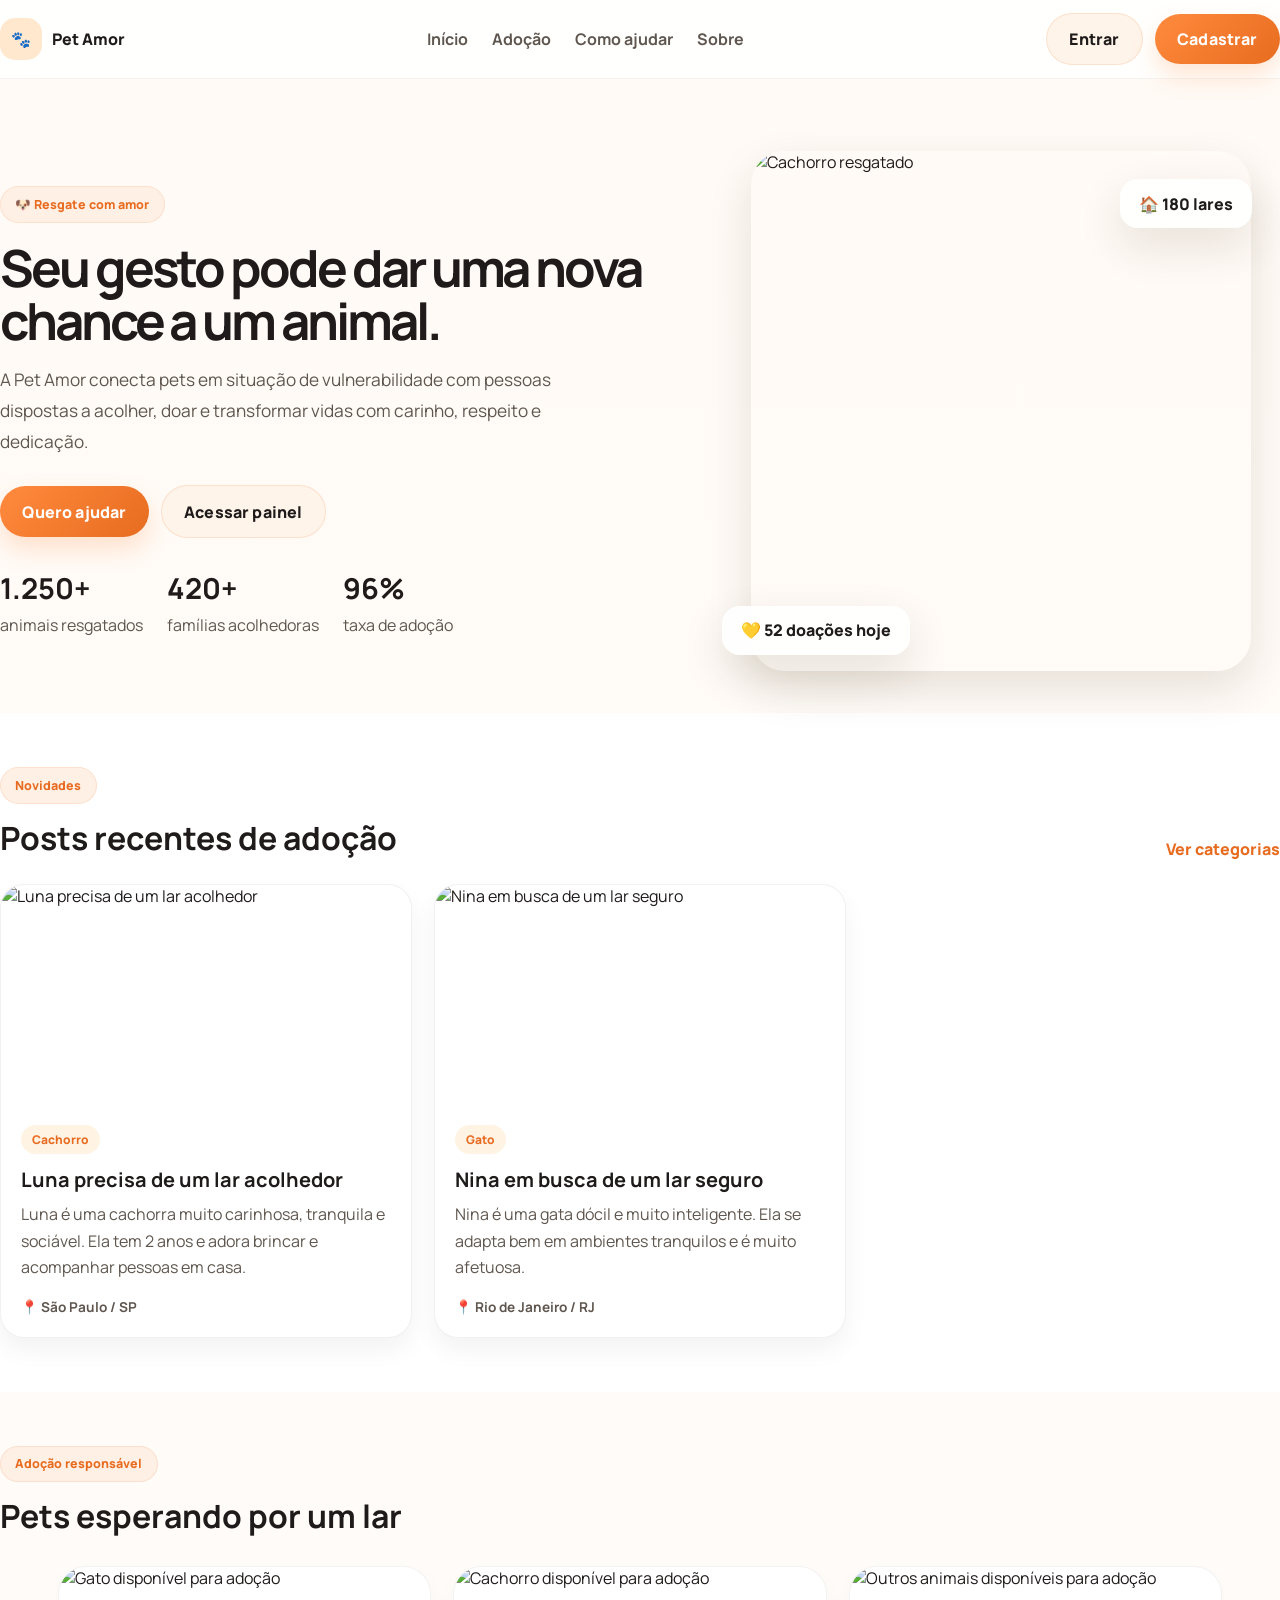
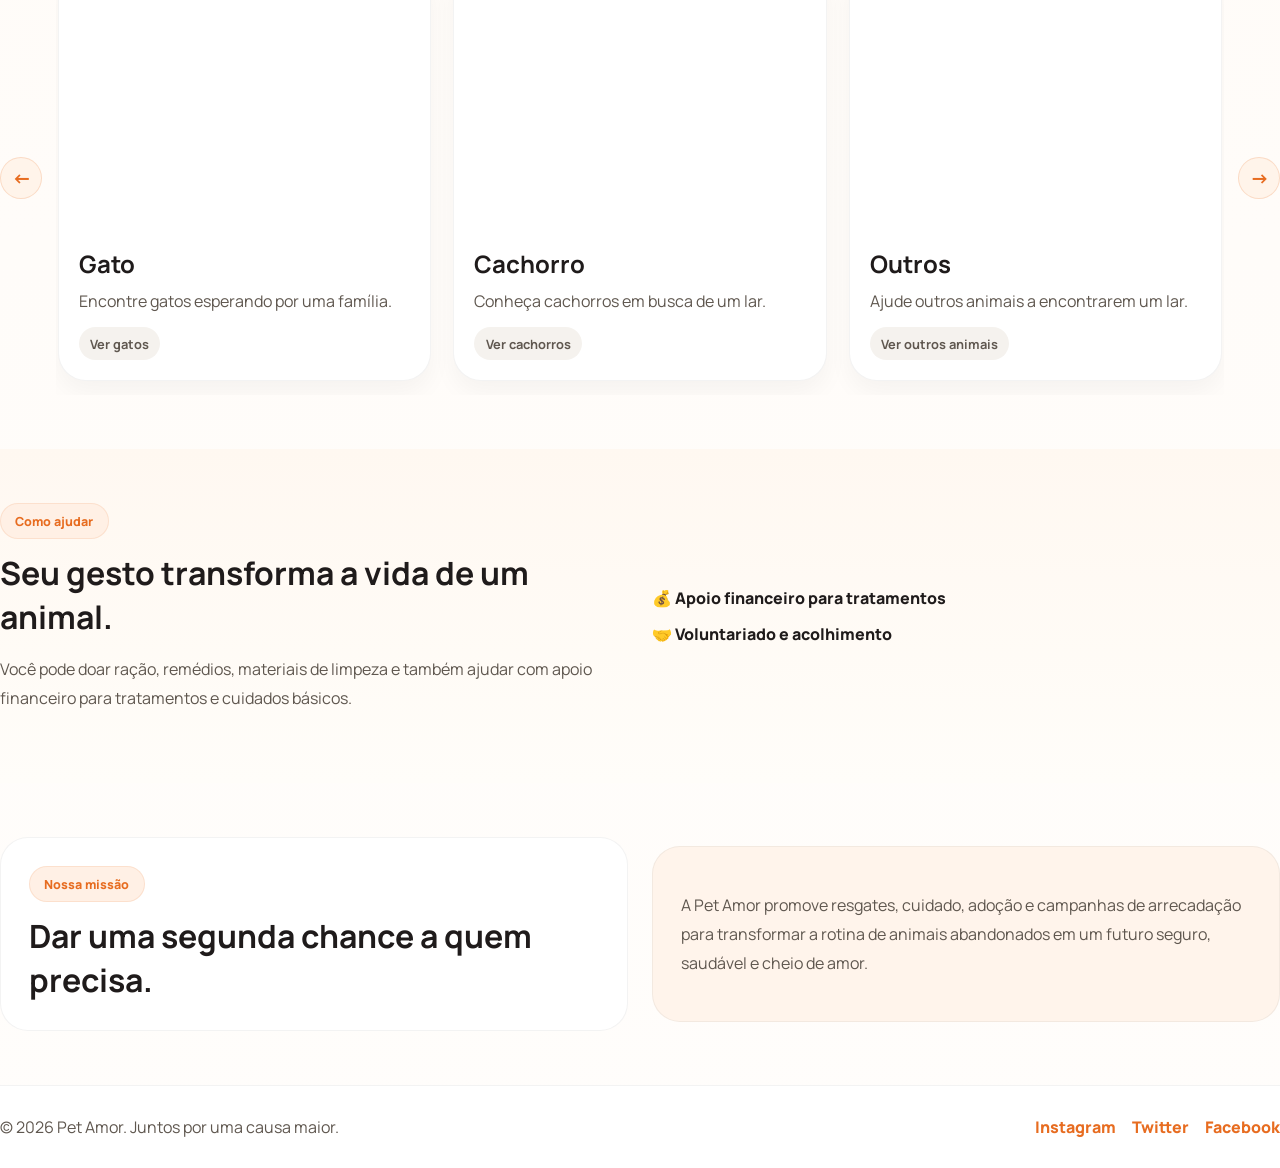
==== commit 122f63e6: "alterado" ====
--- a/index.html
+++ b/index.html
@@ -3,10 +3,10 @@
   <head>
     <meta charset="UTF-8" />
     <meta name="viewport" content="width=device-width, initial-scale=1.0" />
-    <title>Pet Amor | Doação e Adoção</title>
+    <title>Pet Amor | Início</title>
     <meta
       name="description"
-      content="Plataforma para adoção, doação e ajuda a animais em situação de vulnerabilidade."
+      content="Página inicial da Pet Amor com adoção, doação e ajuda para animais."
     />
     <link rel="preconnect" href="https://fonts.googleapis.com" />
     <link rel="preconnect" href="https://fonts.gstatic.com" crossorigin />
@@ -16,45 +16,45 @@
     />
     <link rel="stylesheet" href="style.css" />
   </head>
-  <body>
-    <header class="topbar">
-      <div class="container nav-wrapper">
-        <div class="brand">
-          <span class="brand-mark">🐾</span>
+  <body data-page="home">
+    <header class="home-header">
+      <div class="container home-nav">
+        <div class="brand-row">
+          <span class="brand-icon">🐾</span>
           <span>Pet Amor</span>
         </div>
 
-        <nav class="nav">
+        <nav class="home-links">
           <a href="#inicio">Início</a>
-          <a href="#adocao">Adoção</a>
-          <a href="#doacoes">Doações</a>
+          <a href="#adoes">Adoção</a>
+          <a href="#ajuda">Como ajudar</a>
           <a href="#sobre">Sobre</a>
         </nav>
 
-        <div class="nav-actions">
-          <button class="btn btn-light">Entrar</button>
-          <button class="btn btn-primary">Quero ajudar</button>
+        <div class="home-actions" id="homeUserActions">
+          <a href="login.html" class="btn btn-secondary">Entrar</a>
+          <a href="register.html" class="btn btn-primary">Cadastrar</a>
         </div>
       </div>
     </header>
 
     <main>
-      <section class="hero" id="inicio">
-        <div class="container hero-grid">
-          <div class="hero-copy">
+      <section class="home-hero" id="inicio">
+        <div class="container home-hero-grid">
+          <div class="home-copy">
             <span class="badge">🐶 Resgate com amor</span>
-            <h1>Transforme a vida de um animal com uma adoção ou doação.</h1>
+            <h1>Seu gesto pode dar uma nova chance a um animal.</h1>
             <p>
-              Conectamos pets resgatados com pessoas que querem dar abrigo, cuidado,
-              carinho e uma nova chance de viver com dignidade.
+              A Pet Amor conecta pets em situação de vulnerabilidade com pessoas dispostas
+              a acolher, doar e transformar vidas com carinho, respeito e dedicação.
             </p>
 
-            <div class="hero-actions">
-              <button class="btn btn-primary">Adotar agora</button>
-              <button class="btn btn-secondary">Fazer doação</button>
+            <div class="home-actions-row">
+              <a href="register.html" class="btn btn-primary">Quero ajudar</a>
+              <a href="login.html" class="btn btn-secondary">Acessar painel</a>
             </div>
 
-            <div class="stats">
+            <div class="home-stats">
               <div>
                 <strong>1.250+</strong>
                 <span>animais resgatados</span>
@@ -70,114 +70,120 @@
             </div>
           </div>
 
-          <div class="hero-visual" aria-label="Pets para adoção">
-            <div class="pet-card main-pet">
+          <div class="home-visual">
+            <div class="home-card-image">
               <img
                 src="https://images.unsplash.com/photo-1517849845537-4d257902454a?auto=format&fit=crop&w=900&q=80"
-                alt="Cachorro caramelo"
+                alt="Cachorro resgatado"
               />
-              <div class="pet-card-info">
-                <h3>Luna</h3>
-                <p>Fofinha e muito brincalhona</p>
-              </div>
             </div>
-            <div class="mini-card mini-top">
-              <span>🏠 180 lares</span>
-            </div>
-            <div class="mini-card mini-bottom">
-              <span>💛 52 doações hoje</span>
-            </div>
+            <div class="floating-tag tag-top">🏠 180 lares</div>
+            <div class="floating-tag tag-bottom">💛 52 doações hoje</div>
           </div>
         </div>
       </section>
 
-      <section class="section" id="adocao">
+      <section class="home-section recent-posts-section" id="recentes">
         <div class="container">
-          <div class="section-heading">
-            <span class="eyebrow">Adoção responsável</span>
-            <h2>Pets que esperam por um lar</h2>
+          <div class="section-title section-title-row">
+            <div>
+              <span class="eyebrow">Novidades</span>
+              <h2>Posts recentes de adoção</h2>
+            </div>
+            <a href="#adoes" class="text-link">Ver categorias</a>
           </div>
 
-          <div class="filter-bar">
-            <button class="filter-btn active" data-filter="all">Todos</button>
-            <button class="filter-btn" data-filter="cachorro">Cachorros</button>
-            <button class="filter-btn" data-filter="gato">Gatos</button>
-            <button class="filter-btn" data-filter="outros">Outros</button>
-          </div>
-
-          <div class="pet-grid" id="petGrid"></div>
+          <div class="recent-posts-grid" id="recentPosts"></div>
         </div>
       </section>
 
-      <section class="section support" id="doacoes">
-        <div class="container support-grid">
-          <div class="support-copy">
-            <span class="eyebrow">Como ajudar</span>
-            <h2>Seu gesto muda a vida de um animal.</h2>
-            <p>
-              Doações em ração, remédios, materiais de limpeza e ajuda financeira
-              garantem alimentação e atendimento para pets em abrigos e resgates.
-            </p>
-            <ul>
-              <li>💊 Medicamentos e vacinas</li>
-              <li>🥩 Ração e itens de higiene</li>
-              <li>💰 Apoio financeiro para tratamentos</li>
-            </ul>
+      <section class="home-section" id="adoes">
+        <div class="container">
+          <div class="section-title">
+            <span class="eyebrow">Adoção responsável</span>
+            <h2>Pets esperando por um lar</h2>
           </div>
 
-          <form class="donation-form" id="donationForm">
-            <h3>Fazer uma doação</h3>
-            <label>
-              Nome
-              <input type="text" id="name" placeholder="Seu nome" required />
-            </label>
-            <label>
-              E-mail
-              <input type="email" id="email" placeholder="seu@email.com" required />
-            </label>
-            <label>
-              Tipo de ajuda
-              <select id="type">
-                <option value="financeira">Financeira</option>
-                <option value="racao">Ração</option>
-                <option value="medicamentos">Medicamentos</option>
-                <option value="voluntariado">Voluntariado</option>
-              </select>
-            </label>
-            <label>
-              Valor ou descrição
-              <textarea id="message" rows="4" placeholder="Ex.: R$ 50 para alimentação mensal"></textarea>
-            </label>
-            <button type="submit" class="btn btn-primary full">Enviar apoio</button>
-          </form>
+          <div class="carousel-shell">
+            <button class="carousel-control" type="button" id="previousCategory" aria-label="Categoria anterior">&#8592;</button>
+            <div class="pet-showcase adoption-categories" id="adoptionCarousel">
+              <a class="pet-box category-card" href="gato.html">
+              <img src="https://images.unsplash.com/photo-1511044568932-338cba0ad803?auto=format&fit=crop&w=800&q=80" alt="Gato disponível para adoção" />
+              <div class="pet-box-body">
+                <h3>Gato</h3>
+                <p>Encontre gatos esperando por uma família.</p>
+                <span>Ver gatos</span>
+              </div>
+              </a>
+
+              <a class="pet-box category-card" href="cachorro.html">
+              <img src="https://images.unsplash.com/photo-1548199973-03cce0bbc87b?auto=format&fit=crop&w=800&q=80" alt="Cachorro disponível para adoção" />
+              <div class="pet-box-body">
+                <h3>Cachorro</h3>
+                <p>Conheça cachorros em busca de um lar.</p>
+                <span>Ver cachorros</span>
+              </div>
+              </a>
+
+              <a class="pet-box category-card" href="outros.html">
+              <img src="https://images.unsplash.com/photo-1552728089-57bdde30beb3?auto=format&fit=crop&w=800&q=80" alt="Outros animais disponíveis para adoção" />
+              <div class="pet-box-body">
+                <h3>Outros</h3>
+                <p>Ajude outros animais a encontrarem um lar.</p>
+                <span>Ver outros animais</span>
+              </div>
+              </a>
+            </div>
+            <button class="carousel-control" type="button" id="nextCategory" aria-label="Próxima categoria">&#8594;</button>
+          </div>
         </div>
       </section>
 
-      <section class="section about" id="sobre">
-        <div class="container about-grid">
-          <div class="about-card">
+      <section class="home-section alt" id="ajuda">
+        <div class="container home-help-grid">
+          <div>
+            <span class="eyebrow">Como ajudar</span>
+            <h2>Seu gesto transforma a vida de um animal.</h2>
+            <p>
+              Você pode doar ração, remédios, materiais de limpeza e também ajudar com
+              apoio financeiro para tratamentos e cuidados básicos.
+            </p>
+          </div>
+
+          <ul class="help-list">
+            <li>💰 Apoio financeiro para tratamentos</li>
+            <li>🤝 Voluntariado e acolhimento</li>
+          </ul>
+        </div>
+      </section>
+
+      <section class="home-section" id="sobre">
+        <div class="container home-about">
+          <div class="about-panel">
             <span class="eyebrow">Nossa missão</span>
             <h2>Dar uma segunda chance a quem precisa.</h2>
           </div>
-          <div class="about-card muted">
+          <div class="about-panel soft">
             <p>
-              A Pet Amor atua com resgate, cuidado, adoção e campanhas de arrecadação
-              para transformar a rotina de animais abandonados em um futuro seguro,
-              saudável e cheio de amor.
+              A Pet Amor promove resgates, cuidado, adoção e campanhas de arrecadação para
+              transformar a rotina de animais abandonados em um futuro seguro, saudável e cheio de amor.
             </p>
           </div>
         </div>
       </section>
     </main>
 
-    <footer class="footer">
-      <div class="container footer-inner">
+    <footer class="home-footer">
+      <div class="container footer-row">
         <p>© 2026 Pet Amor. Juntos por uma causa maior.</p>
-        <div class="socials">Instagram • Facebook • WhatsApp</div>
+        <div class="footer-links" aria-label="Redes sociais">
+          <a href="#">Instagram</a>
+          <a href="#">Twitter</a>
+          <a href="#">Facebook</a>
+        </div>
       </div>
     </footer>
 
-    <script src="https://cdn.jsdelivr.net/npm/@supabase/supabase-js@2"></script>
     <script src="script.js"></script>
   </body>
 </html>
--- a/style.css
+++ b/style.css
@@ -1,14 +1,15 @@
 :root {
   --bg: #fffaf4;
   --surface: #ffffff;
-  --surface-soft: #f7efe4;
+  --surface-soft: #fff5ed;
   --primary: #ff8a3d;
-  --primary-dark: #e66a1d;
-  --secondary: #ffd7a8;
+  --primary-dark: #e76c20;
+  --secondary: #ffd6a1;
   --accent: #7ec8a3;
-  --text: #1d1b1a;
-  --muted: #5e5956;
-  --shadow: 0 12px 30px rgba(108, 71, 30, 0.12);
+  --danger: #dc2626;
+  --text: #1f1b1b;
+  --muted: #5f574f;
+  --shadow: 0 18px 45px rgba(59, 39, 9, 0.12);
   --radius: 24px;
 }
 
@@ -16,20 +17,31 @@
   box-sizing: border-box;
 }
 
+html,
+body {
+  margin: 0;
+  min-height: 100%;
+  font-family: 'Manrope', sans-serif;
+  background: linear-gradient(180deg, #fffaf5 0%, #fffdfb 100%);
+  color: var(--text);
+}
+
 html {
   scroll-behavior: smooth;
 }
 
 body {
-  margin: 0;
-  font-family: 'Manrope', sans-serif;
-  background: linear-gradient(180deg, #fffaf4 0%, #fffdf9 100%);
-  color: var(--text);
+  min-height: 100vh;
 }
 
 img {
   max-width: 100%;
   display: block;
+}
+
+a {
+  text-decoration: none;
+  color: inherit;
 }
 
 button,
@@ -43,26 +55,445 @@
   cursor: pointer;
 }
 
-a {
-  text-decoration: none;
-  color: inherit;
-}
-
-.container {
-  width: min(1120px, calc(100% - 32px));
+.badge,
+.eyebrow {
+  display: inline-flex;
+  align-items: center;
+  justify-content: center;
+  background: #fff0e5;
+  color: var(--primary-dark);
+  border: 1px solid rgba(231, 108, 32, 0.12);
+  border-radius: 999px;
+  padding: 0.55rem 0.9rem;
+  font-size: 0.78rem;
+  font-weight: 800;
+}
+
+.auth-brand {
+  transition: transform 0.2s ease, box-shadow 0.2s ease;
+}
+
+.auth-brand:hover {
+  transform: translateY(-2px);
+  box-shadow: 0 8px 18px rgba(231, 108, 32, 0.14);
+}
+
+.btn {
+  border: none;
+  border-radius: 999px;
+  font-weight: 800;
+  letter-spacing: 0.01em;
+  padding: 0.9rem 1.4rem;
+  transition: transform 0.2s ease, box-shadow 0.2s ease;
+}
+
+.btn:hover {
+  transform: translateY(-1px);
+}
+
+.btn-primary {
+  background: linear-gradient(135deg, var(--primary), var(--primary-dark));
+  color: #fff;
+  box-shadow: 0 12px 25px rgba(255, 138, 61, 0.22);
+}
+
+.btn-light {
+  background: #fff;
+  color: var(--text);
+  border: 1px solid rgba(31, 27, 27, 0.08);
+}
+
+.btn-secondary {
+  background: #fff4ea;
+  color: var(--text);
+  border: 1px solid rgba(231, 108, 32, 0.14);
+}
+
+.user-badge {
+  display: inline-flex;
+  align-items: center;
+  justify-content: center;
+  padding: 0.7rem 1rem;
+  border-radius: 999px;
+  background: #fff4ea;
+  color: var(--text);
+  font-size: 0.9rem;
+  font-weight: 800;
+  border: 1px solid rgba(231, 108, 32, 0.12);
+}
+
+.password-strength {
+  width: 100%;
+  height: 10px;
+  border-radius: 999px;
+  background: #f2efe8;
+  overflow: hidden;
+  margin-top: 12px;
+}
+
+.password-strength-bar {
+  height: 100%;
+  width: 0;
+  border-radius: 999px;
+  background: #ef4444;
+  transition: width 0.2s ease, background 0.2s ease;
+}
+
+#passwordStrengthText {
+  display: block;
+  margin-top: 8px;
+  color: var(--muted);
+  font-size: 0.82rem;
+}
+
+.full {
+  width: 100%;
+}
+
+.auth-shell {
+  min-height: 100vh;
+  display: grid;
+  grid-template-columns: 1.1fr 0.9fr;
+}
+
+.auth-panel {
+  padding: 48px 42px;
+}
+
+.auth-visual {
+  background: linear-gradient(135deg, #ffe9d2 0%, #fff6ed 100%);
+  display: flex;
+  flex-direction: column;
+  justify-content: center;
+  position: relative;
+  overflow: hidden;
+}
+
+.auth-visual::before {
+  content: '🐶';
+  position: absolute;
+  right: 52px;
+  bottom: 38px;
+  font-size: 160px;
+  opacity: 0.12;
+}
+
+.auth-visual h1 {
+  position: relative;
+  z-index: 1;
+  margin: 22px 0 14px;
+  font-size: clamp(2.2rem, 4vw, 4rem);
+  line-height: 1.1;
+  letter-spacing: -0.06em;
+  max-width: 540px;
+}
+
+.auth-visual p {
+  position: relative;
+  z-index: 1;
+  margin: 0;
+  max-width: 520px;
+  font-size: 1.04rem;
+  line-height: 1.8;
+  color: var(--muted);
+}
+
+.mini-feature-list {
+  position: relative;
+  z-index: 1;
+  margin-top: 28px;
+  display: flex;
+  flex-wrap: wrap;
+  gap: 12px;
+}
+
+.mini-feature-list span {
+  background: rgba(255, 255, 255, 0.65);
+  border: 1px solid rgba(31, 27, 27, 0.05);
+  padding: 0.75rem 1rem;
+  border-radius: 999px;
+  font-weight: 700;
+}
+
+.auth-form-panel {
+  display: flex;
+  align-items: center;
+  justify-content: center;
+  background: rgba(255, 255, 255, 0.9);
+}
+
+.auth-form {
+  width: min(460px, 100%);
+  background: var(--surface);
+  border: 1px solid rgba(31, 27, 27, 0.05);
+  border-radius: 28px;
+  box-shadow: var(--shadow);
+  padding: 32px;
+}
+
+.form-top {
+  margin-bottom: 22px;
+}
+
+.form-top h2 {
+  margin: 14px 0 0;
+  font-size: clamp(2rem, 2.2vw, 2.6rem);
+}
+
+.auth-form label {
+  display: block;
+  margin-bottom: 18px;
+  color: var(--text);
+  font-weight: 700;
+}
+
+.auth-form input {
+  width: 100%;
+  margin-top: 10px;
+  border: 1px solid rgba(31, 27, 27, 0.12);
+  border-radius: 14px;
+  padding: 0.9rem 1rem;
+  background: #fff;
+}
+
+.auth-form select,
+.auth-form textarea,
+.filter-field input,
+.filter-field select {
+  width: 100%;
+  margin-top: 10px;
+  border: 1px solid rgba(31, 27, 27, 0.12);
+  border-radius: 14px;
+  padding: 0.9rem 1rem;
+  background: #fff;
+}
+
+.filter-field label {
+  display: block;
+  margin-bottom: 4px;
+  font-weight: 800;
+  color: var(--text);
+}
+
+.auth-form .btn {
+  margin-top: 8px;
+}
+
+.switch-link,
+.demo-box {
+  text-align: center;
+  margin-top: 18px;
+  color: var(--muted);
+  font-size: 0.96rem;
+}
+
+.switch-link a {
+  color: var(--primary-dark);
+  font-weight: 800;
+}
+
+.demo-box {
+  border: 1px dashed rgba(231, 108, 32, 0.4);
+  border-radius: 14px;
+  background: #fffaf6;
+  padding: 0.8rem 1rem;
+}
+
+.admin-shell {
+  min-height: 100vh;
+  background: linear-gradient(180deg, #fffaf4 0%, #fffdf9 100%);
+}
+
+.admin-topbar {
+  display: flex;
+  align-items: center;
+  justify-content: space-between;
+  gap: 18px;
+  padding: 22px 5vw;
+  background: rgba(255, 255, 255, 0.88);
+  backdrop-filter: blur(12px);
+  border-bottom: 1px solid rgba(31, 27, 27, 0.05);
+}
+
+.brand-row {
+  display: flex;
+  align-items: center;
+  gap: 10px;
+  font-weight: 800;
+}
+
+.brand-icon {
+  display: inline-flex;
+  align-items: center;
+  justify-content: center;
+  width: 42px;
+  height: 42px;
+  padding: 0.55rem;
+  border-radius: 15px;
+  background: #ffe8ce;
+}
+
+.admin-content {
+  width: min(1200px, calc(100% - 32px));
   margin: 0 auto;
-}
-
-.topbar {
-  background: rgba(255, 255, 255, 0.9);
+  padding: 32px 0 48px;
+}
+
+.admin-header {
+  display: flex;
+  align-items: flex-end;
+  justify-content: space-between;
+  gap: 18px;
+  margin-bottom: 26px;
+}
+
+.admin-header h1 {
+  margin: 12px 0 0;
+  font-size: clamp(2rem, 2.8vw, 3rem);
+  letter-spacing: -0.06em;
+}
+
+.stats-grid {
+  display: grid;
+  grid-template-columns: repeat(3, minmax(0, 1fr));
+  gap: 18px;
+  margin-bottom: 28px;
+}
+
+.stat-card {
+  background: var(--surface);
+  border-radius: 24px;
+  box-shadow: var(--shadow);
+  border: 1px solid rgba(31, 27, 27, 0.04);
+  padding: 24px;
+}
+
+.stat-card span {
+  display: block;
+  font-size: 0.85rem;
+  color: var(--muted);
+  margin-bottom: 8px;
+  font-weight: 700;
+}
+
+.stat-card strong {
+  font-size: clamp(1.8rem, 2vw, 2.4rem);
+}
+
+.admin-grid {
+  display: grid;
+  grid-template-columns: 1.15fr 1fr;
+  gap: 22px;
+}
+
+.panel {
+  background: var(--surface);
+  border: 1px solid rgba(31, 27, 27, 0.05);
+  border-radius: 28px;
+  box-shadow: var(--shadow);
+  padding: 24px;
+}
+
+.panel-header {
+  display: flex;
+  align-items: center;
+  justify-content: space-between;
+  gap: 12px;
+  margin-bottom: 18px;
+}
+
+.panel-header h2 {
+  margin: 0;
+  font-size: 1.6rem;
+}
+
+.table-wrap {
+  overflow-x: auto;
+}
+
+table {
+  width: 100%;
+  border-collapse: collapse;
+}
+
+th,
+td {
+  padding: 14px 12px;
+  text-align: left;
+  border-bottom: 1px solid rgba(31, 27, 27, 0.06);
+  vertical-align: middle;
+}
+
+th {
+  color: var(--muted);
+  font-size: 0.82rem;
+  text-transform: uppercase;
+  letter-spacing: 0.05em;
+}
+
+.status-pill {
+  display: inline-flex;
+  align-items: center;
+  justify-content: center;
+  border-radius: 999px;
+  padding: 0.4rem 0.7rem;
+  font-size: 0.75rem;
+  font-weight: 800;
+  text-transform: capitalize;
+}
+
+.status-pill.active {
+  background: #e9f9ee;
+  color: #0e8a4d;
+}
+
+.status-pill.inactive {
+  background: #fee2e2;
+  color: #b91c1c;
+}
+
+.admin-btn {
+  border: none;
+  border-radius: 999px;
+  padding: 0.65rem 0.9rem;
+  font-weight: 800;
+  color: white;
+}
+
+.admin-btn.danger {
+  background: var(--danger);
+}
+
+.admin-btn.secondary {
+  background: #1f2937;
+}
+
+@media (max-width: 900px) {
+  .auth-shell,
+  .admin-grid,
+  .stats-grid {
+    grid-template-columns: 1fr;
+  }
+
+  .auth-panel {
+    padding: 30px 24px;
+  }
+
+  .auth-visual {
+    min-height: 280px;
+  }
+}
+
+.home-header {
+  background: rgba(255, 255, 255, 0.85);
   backdrop-filter: blur(14px);
+  border-bottom: 1px solid rgba(31, 27, 27, 0.05);
   position: sticky;
   top: 0;
-  z-index: 10;
-  border-bottom: 1px solid rgba(29, 27, 26, 0.05);
-}
-
-.nav-wrapper {
+  z-index: 20;
+}
+
+.home-nav {
   display: flex;
   align-items: center;
   justify-content: space-between;
@@ -70,424 +501,604 @@
   gap: 20px;
 }
 
-.brand {
-  display: flex;
-  align-items: center;
-  gap: 10px;
-  font-weight: 800;
-  font-size: 1.3rem;
-}
-
-.brand-mark {
-  display: inline-flex;
-  align-items: center;
-  justify-content: center;
-  width: 42px;
-  height: 42px;
-  background: var(--secondary);
-  border-radius: 14px;
-}
-
-.nav {
-  display: flex;
-  align-items: center;
-  gap: 26px;
-  color: var(--muted);
-  font-weight: 600;
-}
-
-.nav a:hover {
+.home-links {
+  display: flex;
+  align-items: center;
+  gap: 24px;
+  color: var(--muted);
+  font-weight: 700;
+}
+
+.home-links a:hover {
   color: var(--text);
 }
 
-.nav-actions {
+.home-actions,
+.home-actions-row {
   display: flex;
   align-items: center;
   gap: 12px;
 }
 
-.btn {
-  border: none;
-  transition: transform 0.2s ease, box-shadow 0.2s ease;
-  border-radius: 999px;
-  font-weight: 700;
-  padding: 0.9rem 1.5rem;
-}
-
-.btn:hover {
-  transform: translateY(-1px);
-}
-
-.btn-primary {
-  background: linear-gradient(135deg, var(--primary), var(--primary-dark));
-  color: white;
-  box-shadow: 0 8px 20px rgba(255, 138, 61, 0.25);
-}
-
-.btn-light {
-  background: #fff;
-  color: var(--text);
-  border: 1px solid rgba(29, 27, 26, 0.08);
-}
-
-.btn-secondary {
-  background: #fff4eb;
-  color: var(--text);
-  border: 1px solid rgba(255, 138, 61, 0.15);
-}
-
-.hero {
-  padding: 72px 0 36px;
-}
-
-.hero-grid {
-  display: grid;
-  grid-template-columns: 1.15fr 0.85fr;
-  align-items: center;
-  gap: 48px;
-}
-
-.badge,
-.eyebrow {
-  display: inline-flex;
-  background: #fff1e3;
-  color: var(--primary-dark);
-  border: 1px solid rgba(230, 106, 29, 0.12);
-  padding: 0.55rem 0.85rem;
-  border-radius: 999px;
-  font-size: 0.8rem;
-  font-weight: 700;
-}
-
-.hero-copy h1 {
+.home-hero {
+  padding: 72px 0 42px;
+}
+
+.home-hero-grid {
+  display: grid;
+  grid-template-columns: 1.1fr 0.9fr;
+  gap: 40px;
+  align-items: center;
+}
+
+.home-copy h1 {
   margin: 18px 0 16px;
   font-size: clamp(2.5rem, 4vw, 4.3rem);
   line-height: 1.05;
   letter-spacing: -0.06em;
 }
 
-.hero-copy p {
+.home-copy p {
   margin: 0;
   max-width: 560px;
   color: var(--muted);
-  font-size: 1.06rem;
   line-height: 1.8;
-}
-
-.hero-actions {
+  font-size: 1.08rem;
+}
+
+.home-actions-row {
+  margin-top: 28px;
+  flex-wrap: wrap;
+}
+
+.home-stats {
+  display: flex;
+  flex-wrap: wrap;
+  gap: 24px;
+  margin-top: 30px;
+}
+
+.home-stats div {
+  display: flex;
+  flex-direction: column;
+  gap: 6px;
+}
+
+.home-stats strong {
+  font-size: 1.8rem;
+}
+
+.home-stats span {
+  color: var(--muted);
+}
+
+.home-visual {
+  position: relative;
+  min-height: 520px;
+  display: flex;
+  align-items: center;
+  justify-content: center;
+}
+
+.home-card-image {
+  width: min(100%, 500px);
+  border-radius: 34px;
+  overflow: hidden;
+  box-shadow: var(--shadow);
+}
+
+.home-card-image img {
+  width: 100%;
+  height: 520px;
+  object-fit: cover;
+}
+
+.floating-tag {
+  position: absolute;
+  background: rgba(255, 255, 255, 0.94);
+  box-shadow: var(--shadow);
+  border-radius: 18px;
+  padding: 0.85rem 1.2rem;
+  font-weight: 800;
+}
+
+.tag-top {
+  top: 28px;
+  right: 28px;
+}
+
+.tag-bottom {
+  bottom: 16px;
+  left: 0;
+}
+
+.home-section {
+  padding: 54px 0;
+}
+
+.recent-posts-section {
+  background: #fff;
+}
+
+.section-title-row {
+  display: flex;
+  align-items: end;
+  justify-content: space-between;
+  gap: 20px;
+}
+
+.text-link {
+  color: var(--primary-dark);
+  font-weight: 800;
+}
+
+.recent-posts-grid {
+  display: grid;
+  grid-template-columns: repeat(3, minmax(0, 1fr));
+  gap: 22px;
+}
+
+.recent-post-card {
+  overflow: hidden;
+  background: var(--surface);
+  border: 1px solid rgba(31, 27, 27, 0.06);
+  border-radius: 24px;
+  box-shadow: 0 12px 24px rgba(31, 27, 27, 0.05);
+}
+
+.recent-post-card img {
+  width: 100%;
+  height: 220px;
+  object-fit: cover;
+}
+
+.recent-post-body {
+  padding: 20px;
+}
+
+.recent-post-body h3 {
+  margin: 12px 0 8px;
+  font-size: 1.25rem;
+}
+
+.recent-post-body p {
+  display: -webkit-box;
+  overflow: hidden;
+  margin: 0 0 14px;
+  color: var(--muted);
+  line-height: 1.65;
+  -webkit-box-orient: vertical;
+  -webkit-line-clamp: 3;
+}
+
+.recent-post-location {
+  color: var(--muted);
+  font-size: 0.85rem;
+  font-weight: 700;
+}
+
+.home-section.alt {
+  background: linear-gradient(180deg, #fff8f1 0%, #fffdf9 100%);
+}
+
+.section-title {
+  margin-bottom: 24px;
+}
+
+.section-title h2,
+.home-help-grid h2,
+.home-about h2 {
+  margin: 12px 0 0;
+  font-size: clamp(2rem, 2.5vw, 2.8rem);
+}
+
+.pet-showcase {
+  display: grid;
+  grid-template-columns: repeat(3, minmax(0, 1fr));
+  gap: 22px;
+}
+
+.carousel-shell {
+  display: flex;
+  align-items: center;
+  gap: 14px;
+}
+
+.adoption-categories {
+  flex: 1;
+  display: flex;
+  overflow-x: auto;
+  scroll-snap-type: x mandatory;
+  scrollbar-width: thin;
+  padding: 4px 2px 14px;
+}
+
+.adoption-categories .category-card {
+  flex: 0 0 calc((100% - 44px) / 3);
+  scroll-snap-align: start;
+}
+
+.carousel-control {
+  flex: 0 0 42px;
+  width: 42px;
+  height: 42px;
+  border: 1px solid rgba(231, 108, 32, 0.18);
+  border-radius: 50%;
+  background: #fff4ea;
+  color: var(--primary-dark);
+  font-size: 1.2rem;
+  font-weight: 800;
+}
+
+.feed-toolbar {
+  display: grid;
+  grid-template-columns: repeat(4, minmax(0, 1fr));
+  gap: 16px;
+  align-items: end;
+  margin: 0 0 28px;
+  padding: 18px;
+  border: 1px solid rgba(31, 27, 27, 0.05);
+  border-radius: 22px;
+  background: rgba(255, 255, 255, 0.7);
+}
+
+.feed-grid {
+  display: grid;
+  grid-template-columns: repeat(2, minmax(0, 1fr));
+  gap: 22px;
+}
+
+.feed-card {
+  background: #fff;
+  border: 1px solid rgba(31, 27, 27, 0.05);
+  border-radius: 26px;
+  overflow: hidden;
+  box-shadow: 0 14px 26px rgba(31, 27, 27, 0.04);
+}
+
+.feed-card img {
+  width: 100%;
+  height: 260px;
+  object-fit: cover;
+}
+
+.feed-card-body {
+  padding: 20px;
+}
+
+.feed-card-header {
+  display: flex;
+  justify-content: space-between;
+  gap: 12px;
+  align-items: flex-start;
+  margin-bottom: 12px;
+}
+
+.mini-tag {
+  display: inline-flex;
+  padding: 0.4rem 0.7rem;
+  border-radius: 999px;
+  background: #fff3e4;
+  color: var(--primary-dark);
+  font-size: 0.75rem;
+  font-weight: 800;
+}
+
+.feed-card-header h3 {
+  margin: 10px 0 0;
+  font-size: 1.5rem;
+}
+
+.feed-location {
+  color: var(--muted);
+  font-weight: 700;
+  font-size: 0.82rem;
+  white-space: nowrap;
+}
+
+.feed-card p {
+  margin: 0 0 14px;
+  color: var(--muted);
+  line-height: 1.7;
+}
+
+.feed-meta {
+  display: grid;
+  gap: 10px;
+  margin-bottom: 10px;
+  color: var(--text);
+  font-size: 0.92rem;
+}
+
+.feed-contact-list {
+  display: flex;
+  flex-wrap: wrap;
+  gap: 8px;
+  color: var(--muted);
+  font-size: 0.8rem;
+}
+
+.feed-contact-list span {
+  display: inline-flex;
+  padding: 0.4rem 0.7rem;
+  background: #f6f3ed;
+  border-radius: 999px;
+}
+
+.empty-state {
+  border-radius: 20px;
+  border: 1px dashed rgba(231, 108, 32, 0.35);
+  background: #fffaf5;
+  padding: 18px;
+  color: var(--muted);
+  font-weight: 700;
+}
+
+.create-post-layout {
+  width: min(980px, calc(100% - 32px));
+  margin: 40px auto;
+}
+
+.create-post-form {
+  background: var(--surface);
+  border: 1px solid rgba(31, 27, 27, 0.05);
+  border-radius: 28px;
+  padding: 28px;
+  box-shadow: var(--shadow);
+}
+
+.form-grid {
+  display: grid;
+  grid-template-columns: repeat(2, minmax(0, 1fr));
+  gap: 18px;
+}
+
+.create-post-form textarea {
+  min-height: 120px;
+  resize: vertical;
+}
+
+.full-span {
+  grid-column: 1 / -1;
+}
+
+.pet-box {
+  background: var(--surface);
+  border-radius: 28px;
+  border: 1px solid rgba(31, 27, 27, 0.05);
+  overflow: hidden;
+  box-shadow: 0 12px 24px rgba(31, 27, 27, 0.04);
+}
+
+.category-card {
+  display: block;
+  color: inherit;
+  transition: transform 0.2s ease, box-shadow 0.2s ease;
+}
+
+.category-card:hover {
+  transform: translateY(-5px);
+  box-shadow: var(--shadow);
+}
+
+.pet-box img {
+  width: 100%;
+  height: 260px;
+  object-fit: cover;
+}
+
+.pet-box-body {
+  padding: 20px;
+}
+
+.pet-box-body h3 {
+  margin: 0 0 8px;
+  font-size: 1.5rem;
+}
+
+.pet-box-body p {
+  margin: 0 0 12px;
+  color: var(--muted);
+  line-height: 1.7;
+}
+
+.pet-box-body span {
+  display: inline-block;
+  background: #f5f2ee;
+  border-radius: 999px;
+  padding: 0.45rem 0.7rem;
+  color: var(--muted);
+  font-size: 0.8rem;
+  font-weight: 700;
+}
+
+.home-help-grid,
+.home-about {
+  display: grid;
+  grid-template-columns: 1fr 1fr;
+  gap: 24px;
+  align-items: center;
+}
+
+.home-help-grid p,
+.about-panel p {
+  color: var(--muted);
+  line-height: 1.8;
+}
+
+.help-list {
+  list-style: none;
+  padding: 0;
+  margin: 0;
+  display: grid;
+  gap: 14px;
+  font-weight: 800;
+}
+
+.about-panel {
+  background: var(--surface);
+  border: 1px solid rgba(31, 27, 27, 0.05);
+  border-radius: 28px;
+  padding: 28px;
+}
+
+.about-panel.soft {
+  background: #fff4eb;
+}
+
+.home-footer {
+  border-top: 1px solid rgba(31, 27, 27, 0.05);
+  background: #fff;
+}
+
+.footer-row {
+  display: flex;
+  align-items: center;
+  justify-content: space-between;
+  min-height: 82px;
+  gap: 12px;
+  color: var(--muted);
+}
+
+.footer-links {
   display: flex;
   flex-wrap: wrap;
   gap: 16px;
-  margin-top: 28px;
-}
-
-.stats {
-  display: flex;
-  flex-wrap: wrap;
-  gap: 28px;
-  margin-top: 28px;
-}
-
-.stats div {
-  display: flex;
-  flex-direction: column;
-  gap: 6px;
-}
-
-.stats strong {
-  font-size: 1.7rem;
-}
-
-.stats span {
-  color: var(--muted);
-}
-
-.hero-visual {
-  position: relative;
-  min-height: 480px;
-  display: flex;
-  align-items: center;
-  justify-content: center;
-}
-
-.pet-card {
-  width: min(100%, 430px);
-  background: var(--surface);
-  border-radius: 32px;
-  box-shadow: var(--shadow);
-  overflow: hidden;
-}
-
-.pet-card img {
-  width: 100%;
-  height: 480px;
-  object-fit: cover;
-}
-
-.pet-card-info {
-  padding: 18px 22px 22px;
-}
-
-.pet-card-info h3,
-.section-heading h2,
-.support-copy h2,
-.about-card h2 {
-  margin: 0;
-  font-size: clamp(1.8rem, 2vw, 2.7rem);
-}
-
-.pet-card-info p {
-  margin: 8px 0 0;
-  color: var(--muted);
-}
-
-.mini-card {
-  position: absolute;
-  display: inline-flex;
-  align-items: center;
-  gap: 8px;
-  padding: 0.9rem 1.2rem;
-  background: rgba(255, 255, 255, 0.94);
-  border-radius: 18px;
-  box-shadow: var(--shadow);
-  font-weight: 700;
-}
-
-.mini-top {
-  top: 24px;
-  right: 10px;
-}
-
-.mini-bottom {
-  bottom: 16px;
-  left: 0;
-}
-
-.section {
-  padding: 54px 0;
-}
-
-.section-heading {
-  margin-bottom: 28px;
-}
-
-.filter-bar {
-  display: flex;
-  flex-wrap: wrap;
-  gap: 12px;
-  margin-bottom: 26px;
-}
-
-.filter-btn {
-  border: 1px solid rgba(29, 27, 26, 0.08);
-  background: #fff;
-  color: var(--text);
-  padding: 0.75rem 1.2rem;
-  border-radius: 999px;
-  font-weight: 700;
-}
-
-.filter-btn.active {
-  background: var(--text);
-  color: white;
-  border-color: transparent;
-}
-
-.pet-grid {
+}
+
+.footer-links a {
+  color: var(--primary-dark);
+  font-weight: 800;
+}
+
+.footer-links a:hover {
+  text-decoration: underline;
+}
+
+.category-page {
+  min-height: calc(100vh - 78px);
+  padding: 72px 0;
+}
+
+.category-page h1 {
+  max-width: 760px;
+  margin: 16px 0 12px;
+  font-size: clamp(2.2rem, 4vw, 4rem);
+  line-height: 1.08;
+}
+
+.category-intro {
+  max-width: 620px;
+  margin: 0 0 30px;
+  color: var(--muted);
+  font-size: 1.05rem;
+  line-height: 1.8;
+}
+
+.category-results {
   display: grid;
   grid-template-columns: repeat(2, minmax(0, 1fr));
   gap: 22px;
 }
 
-.pet-card-item {
+.category-result-card {
+  display: grid;
+  grid-template-columns: 0.9fr 1.1fr;
+  overflow: hidden;
   background: var(--surface);
-  border-radius: var(--radius);
-  overflow: hidden;
-  border: 1px solid rgba(29, 27, 26, 0.05);
-  box-shadow: 0 10px 20px rgba(29, 27, 26, 0.04);
-}
-
-.pet-card-item img {
+  border: 1px solid rgba(31, 27, 27, 0.06);
+  border-radius: 26px;
+  box-shadow: var(--shadow);
+}
+
+.category-result-card img {
   width: 100%;
-  height: 240px;
+  height: 100%;
+  min-height: 280px;
   object-fit: cover;
 }
 
-.pet-info {
-  padding: 20px;
-}
-
-.pet-header {
-  display: flex;
-  justify-content: space-between;
-  align-items: center;
-  gap: 12px;
-}
-
-.pet-header h3 {
-  margin: 0;
-  font-size: 1.4rem;
-}
-
-.pet-header span {
-  font-size: 0.9rem;
-  color: var(--muted);
-  background: #f5f2ee;
-  padding: 0.35rem 0.6rem;
-  border-radius: 999px;
-}
-
-.tag {
-  display: inline-block;
-  background: #e8f8f0;
-  border-radius: 999px;
-  color: #117c50;
-  padding: 0.45rem 0.7rem;
-  margin: 14px 0;
-  font-weight: 700;
-}
-
-.pet-info p {
-  margin: 0;
+.category-result-card > div {
+  padding: 26px;
+}
+
+.category-result-card h2 {
+  margin: 14px 0 8px;
+}
+
+.category-result-card p {
+  margin: 0 0 22px;
   color: var(--muted);
   line-height: 1.7;
 }
 
-.btn-card {
-  width: 100%;
-  margin-top: 18px;
-  background: #fff0e7;
-  color: var(--primary-dark);
-  border: 1px solid rgba(255, 138, 61, 0.15);
-}
-
-.support {
-  background: linear-gradient(180deg, #fff9f2 0%, #fffdf9 100%);
-}
-
-.support-grid,
-.about-grid {
-  display: grid;
-  grid-template-columns: 1fr 1fr;
-  gap: 30px;
-  align-items: center;
-}
-
-.support-copy p,
-.about-card p {
-  color: var(--muted);
-  line-height: 1.8;
-}
-
-.support-copy ul {
-  list-style: none;
-  padding: 0;
-  margin: 24px 0 0;
-  display: grid;
-  gap: 12px;
-  font-weight: 700;
-}
-
-.donation-form {
-  background: var(--surface);
-  border-radius: 28px;
-  box-shadow: var(--shadow);
-  padding: 26px;
-  border: 1px solid rgba(29, 27, 26, 0.05);
-}
-
-.donation-form h3 {
-  margin-top: 0;
-  margin-bottom: 18px;
-  font-size: 1.6rem;
-}
-
-.donation-form label {
-  display: block;
-  margin-bottom: 18px;
-  color: var(--text);
-  font-weight: 700;
-}
-
-.donation-form input,
-.donation-form select,
-.donation-form textarea {
-  width: 100%;
-  margin-top: 8px;
-  padding: 0.9rem 1rem;
-  border-radius: 14px;
-  border: 1px solid rgba(29, 27, 26, 0.1);
-  background: #fff;
-}
-
-.donation-form textarea {
-  resize: vertical;
-  min-height: 120px;
-}
-
-.full {
-  width: 100%;
-}
-
-.about-card {
-  background: var(--surface);
-  border: 1px solid rgba(29, 27, 26, 0.05);
-  border-radius: 28px;
-  padding: 28px;
-}
-
-.muted {
-  background: #fff5ec;
-}
-
-.footer {
-  border-top: 1px solid rgba(29, 27, 26, 0.05);
-  background: #fff;
-}
-
-.footer-inner {
-  display: flex;
-  align-items: center;
-  justify-content: space-between;
-  min-height: 84px;
-  gap: 12px;
-  color: var(--muted);
-}
-
 @media (max-width: 900px) {
-  .hero-grid,
-  .support-grid,
-  .about-grid,
-  .pet-grid {
+  .home-nav,
+  .home-help-grid,
+  .home-about,
+  .home-hero-grid,
+  .recent-posts-grid {
     grid-template-columns: 1fr;
   }
 
-  .nav {
+  .adoption-categories .category-card {
+    flex-basis: 78%;
+  }
+
+  .home-nav {
+    display: flex;
+    flex-wrap: wrap;
+    justify-content: space-between;
+    padding: 18px 0;
+  }
+
+  .home-links {
     display: none;
   }
 
-  .nav-wrapper {
-    justify-content: space-between;
+  .category-results,
+  .category-result-card {
+    grid-template-columns: 1fr;
   }
 }
 
 @media (max-width: 560px) {
-  .hero {
-    padding-top: 36px;
-  }
-
-  .nav-actions {
+  .home-actions {
     display: none;
   }
 
-  .stats {
+  .home-actions-row {
+    flex-direction: column;
+    align-items: stretch;
+  }
+
+  .section-title-row {
+    align-items: flex-start;
+    flex-direction: column;
+  }
+
+  .home-stats {
     flex-direction: column;
     gap: 18px;
   }
 
-  .footer-inner {
+  .footer-row {
     flex-direction: column;
-    padding: 14px 0;
     text-align: center;
-  }
-}
+    padding: 18px 0;
+  }
+}
+
+@media (max-width: 560px) {
+  .auth-form,
+  .panel {
+    padding: 20px;
+  }
+
+  .admin-header,
+  .admin-topbar {
+    flex-direction: column;
+    align-items: flex-start;
+  }
+}
+
